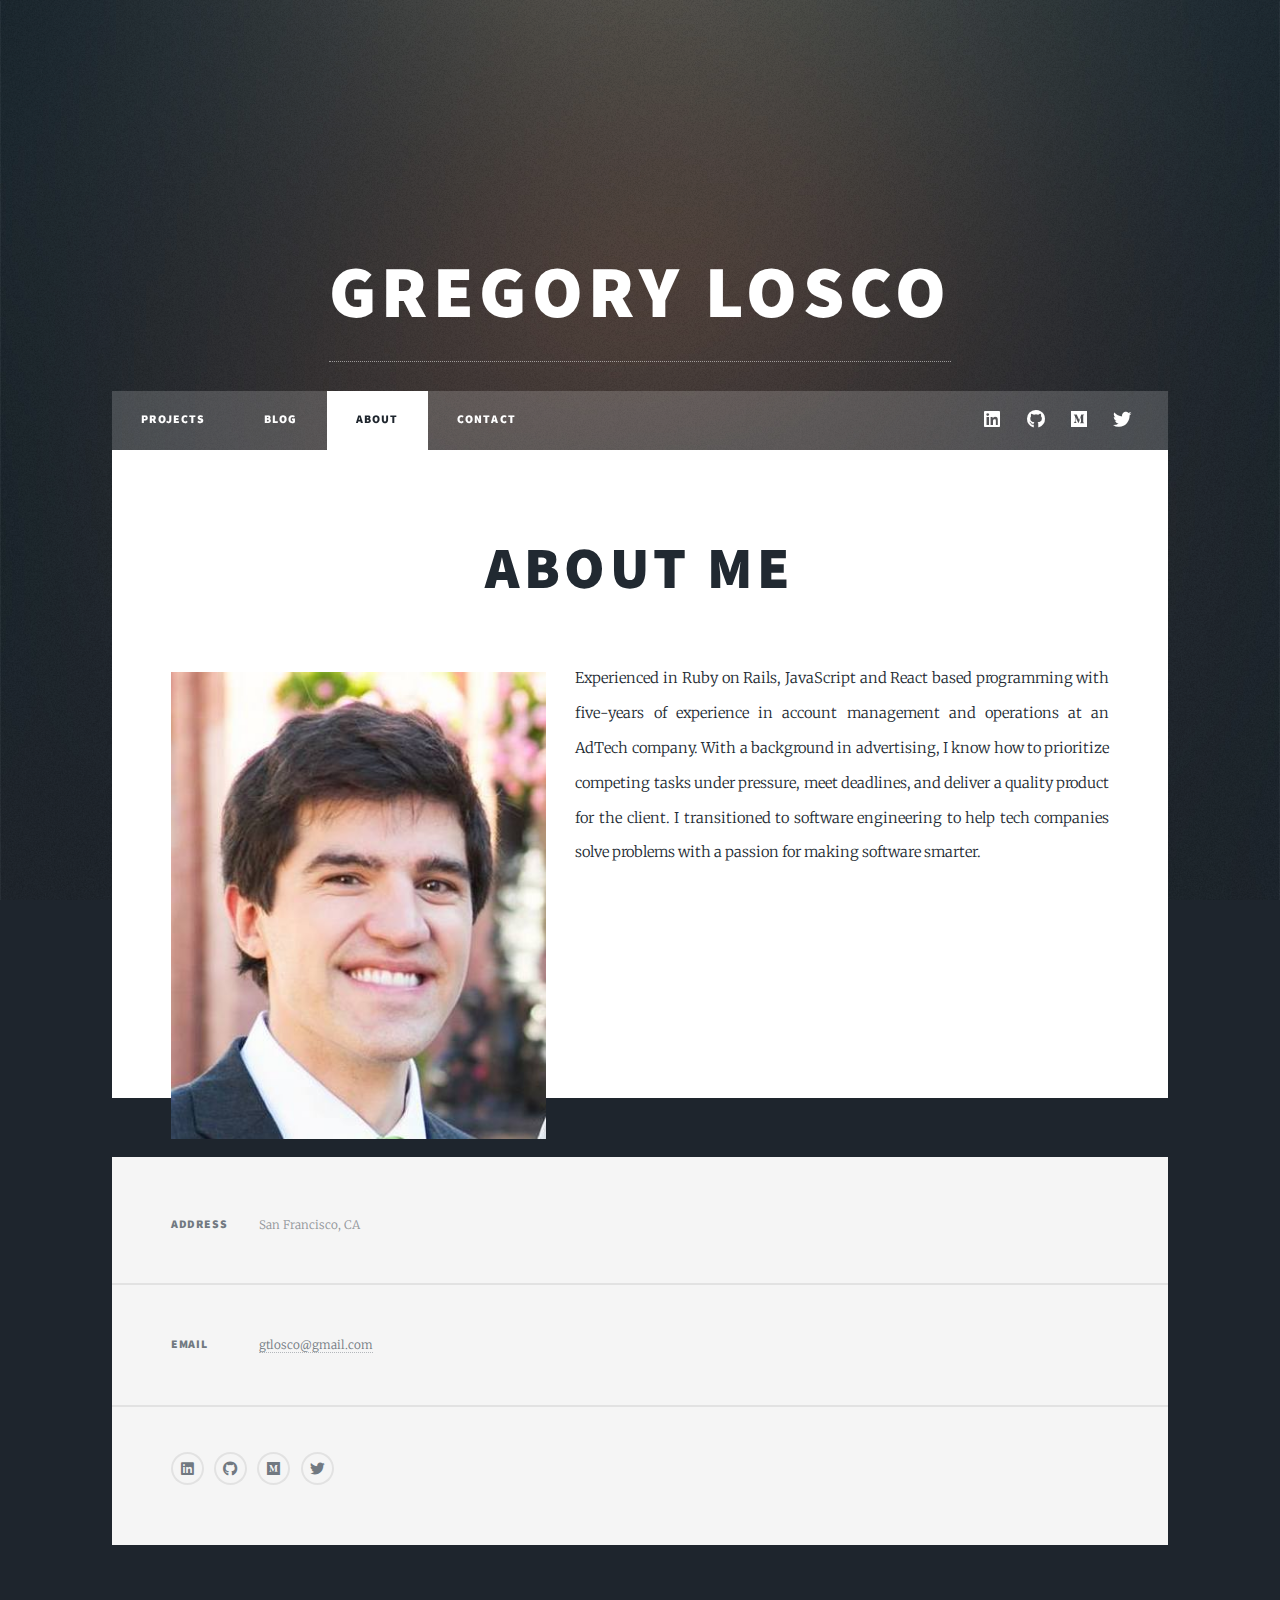
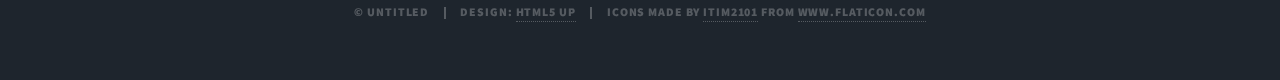
==== about.html @ 37cdaff2 "revised projects url to root url" ====
<!DOCTYPE HTML>
<!--
	Massively by HTML5 UP
	html5up.net | @ajlkn
	Free for personal and commercial use under the CCA 3.0 license (html5up.net/license)
-->
<html>
	<head>
		<title>About</title>
		<meta charset="utf-8" />
		<meta name="viewport" content="width=device-width, initial-scale=1, user-scalable=no" />
		<link rel="stylesheet" href="assets/css/main.css" />
		<noscript><link rel="stylesheet" href="assets/css/noscript.css" /></noscript>
		<link rel="icon" href="images/engineer.png" />
	</head>
	<body class="is-preload">

		<!-- Wrapper -->
			<div id="wrapper">

				<div id="intro">
					<a href="/" ><h1>Gregory Losco</h1></a>
				</div>

				<!-- Header -->
					<!-- <header id="header">
						<a href="index.html" class="logo">Massively</a>
					</header> -->

				<!-- Nav -->
					<nav id="nav">
						<ul class="links">
							<li><a href="/">Projects</a></li>
							<li><a href="blog.html">Blog</a></li>
							<li class="active"><a href="about.html">About</a></li>
							<li><a href="contact.html">Contact</a></li>
						</ul>
						<ul class="icons">
							<li><a target="_blank" href="https://www.linkedin.com/in/gtlosco/" class="icon brands fa-linkedin"><span class="label">LinkedIn</span></a></li>
							<li><a target="_blank" href="https://github.com/greglosco" class="icon brands fa-github"><span class="label">GitHub</span></a></li>
							<li><a target="_blank" href="https://medium.com/@gtlosco" class="icon brands fa-medium"><span class="label">Medium</span></a></li>
							<li><a target="_blank" href="https://twitter.com/greglosco" class="icon brands fa-twitter"><span class="label">Twitter</span></a></li>
						</ul>
					</nav>

				<!-- Main -->
					<div id="main">

						<!-- Post -->
							<section class="post">
								<header class="major">
									<h1>About Me</h1>
								</header>

								<!-- Text stuff -->
								<section>
									<span class="image left"><img style='max-height: 100%; width: 100%; object-fit: cover;' src="images/headshot.jpg" alt="" /></span>
									<p>Experienced in Ruby on Rails, JavaScript and React based programming with five-years of experience in account management and operations at an AdTech company. With a background in advertising, I know how to prioritize competing tasks under pressure, meet deadlines, and deliver a quality product for the client. I transitioned to software engineering to help tech companies solve problems with a passion for making software smarter.
									</p>
								</section>
								<br/><br/><br/><br/>
								

					</div>

				<!-- Footer -->
				<footer id="footer">
					<!-- 						<section>
												<form method="post" action="#">
													<div class="fields">
														<div class="field">
															<label for="name">Name</label>
															<input type="text" name="name" id="name" />
														</div>
														<div class="field">
															<label for="email">Email</label>
															<input type="text" name="email" id="email" />
														</div>
														<div class="field">
															<label for="message">Message</label>
															<textarea name="message" id="message" rows="3"></textarea>
														</div>
													</div>
													<ul class="actions">
														<li><input type="submit" value="Send Message" /></li>
													</ul>
												</form>
											</section> -->
											<section class="split contact">
												<section class="alt">
													<h3>Address</h3>
													<p>San Francisco, CA</p>
												 </section>
					<!-- 							<section>
													<h3>Phone</h3>
													<p>978-994-4265</p> 
												</section> -->
												<section> 
													<h3>Email</h3>
													<p><a href="#">gtlosco@gmail.com</a></p>
												</section>
												<section>
													<ul class="icons alt">
														<li><a target="_blank" href="https://www.linkedin.com/in/gtlosco/" class="icon brands alt fa-linkedin"><span class="label">LinkedIn</span></a></li>
														<li><a target="_blank" href="https://github.com/greglosco" class="icon brands alt fa-github"><span class="label">GitHub</span></a></li>
														<li><a target="_blank" href="https://medium.com/@gtlosco" class="icon brands alt fa-medium"><span class="label">Medium</span></a></li>
														<li><a target="_blank" href="https://twitter.com/greglosco" class="icon brands alt fa-twitter"><span class="label">Twitter</span></a></li>
													</ul>
												</section>
											</section>
										</footer>
					
									<!-- Copyright -->
										<div id="copyright">
											<ul><li>&copy; Untitled</li><li>Design: <a target="_blank" href="https://html5up.net">HTML5 UP</a></li><li>Icons made by <a target="_blank" href="https://www.flaticon.com/authors/itim2101" title="itim2101">itim2101</a> from <a target="_blank" href="https://www.flaticon.com/" title="Flaticon"> www.flaticon.com</a></li></ul>
										</div>
					
								</div>
					
							<!-- Scripts -->
								<script src="assets/js/jquery.min.js"></script>
								<script src="assets/js/jquery.scrollex.min.js"></script>
								<script src="assets/js/jquery.scrolly.min.js"></script>
								<script src="assets/js/browser.min.js"></script>
								<script src="assets/js/breakpoints.min.js"></script>
								<script src="assets/js/util.js"></script>
								<script src="assets/js/main.js"></script>
					
						</body>
					</html>
---- assets/css/main.css ----
@import url(fontawesome-all.min.css);
@import url("https://fonts.googleapis.com/css?family=Merriweather:300,700,300italic,700italic|Source+Sans+Pro:900");

/*
	Massively by HTML5 UP
	html5up.net | @ajlkn
	Free for personal and commercial use under the CCA 3.0 license (html5up.net/license)
*/

html, body, div, span, applet, object,
iframe, h1, h2, h3, h4, h5, h6, p, blockquote,
pre, a, abbr, acronym, address, big, cite,
code, del, dfn, em, img, ins, kbd, q, s, samp,
small, strike, strong, sub, sup, tt, var, b,
u, i, center, dl, dt, dd, ol, ul, li, fieldset,
form, label, legend, table, caption, tbody,
tfoot, thead, tr, th, td, article, aside,
canvas, details, embed, figure, figcaption,
footer, header, hgroup, menu, nav, output, ruby,
section, summary, time, mark, audio, video {
	margin: 0;
	padding: 0;
	border: 0;
	font-size: 100%;
	font: inherit;
	vertical-align: baseline;}

article, aside, details, figcaption, figure,
footer, header, hgroup, menu, nav, section {
	display: block;}

body {
	line-height: 1;
}

ol, ul {
	list-style: none;
}

blockquote, q {
	quotes: none;
}

	blockquote:before, blockquote:after, q:before, q:after {
		content: '';
		content: none;
	}

table {
	border-collapse: collapse;
	border-spacing: 0;
}

body {
	-webkit-text-size-adjust: none;
}

mark {
	background-color: transparent;
	color: inherit;
}

input::-moz-focus-inner {
	border: 0;
	padding: 0;
}

input, select, textarea {
	-moz-appearance: none;
	-webkit-appearance: none;
	-ms-appearance: none;
	appearance: none;
}

/* Basic */

	@-ms-viewport {
		width: device-width;
	}

	body {
		-ms-overflow-style: scrollbar;
	}

	@media screen and (max-width: 480px) {

		html, body {
			min-width: 320px;
		}

	}

	html {
		box-sizing: border-box;
	}

	*, *:before, *:after {
		box-sizing: inherit;
	}

	body {
		background-color: #1e252d;
	}

		body.is-preload *, body.is-preload *:before, body.is-preload *:after {
			-moz-animation: none !important;
			-webkit-animation: none !important;
			-ms-animation: none !important;
			animation: none !important;
			-moz-transition: none !important;
			-webkit-transition: none !important;
			-ms-transition: none !important;
			transition: none !important;
		}

/* Type */

	html {
		font-size: 16pt;
	}

		@media screen and (max-width: 1680px) {

			html {
				font-size: 12pt;
			}

		}

		@media screen and (max-width: 1280px) {

			html {
				font-size: 11pt;
			}

		}

		@media screen and (max-width: 360px) {

			html {
				font-size: 10pt;
			}

		}

	body {
		color: #212931;
	}

	body, input, select, textarea {
		font-family: "Merriweather", Georgia, serif;
		font-weight: 300;
		font-size: 1rem;
		line-height: 2.375;
	}

	a {
		-moz-transition: color 0.2s ease-in-out, background-color 0.2s ease-in-out, border-color 0.2s ease-in-out, box-shadow 0.2s ease-in-out;
		-webkit-transition: color 0.2s ease-in-out, background-color 0.2s ease-in-out, border-color 0.2s ease-in-out, box-shadow 0.2s ease-in-out;
		-ms-transition: color 0.2s ease-in-out, background-color 0.2s ease-in-out, border-color 0.2s ease-in-out, box-shadow 0.2s ease-in-out;
		transition: color 0.2s ease-in-out, background-color 0.2s ease-in-out, border-color 0.2s ease-in-out, box-shadow 0.2s ease-in-out;
		border-bottom: dotted 1px;
		text-decoration: none;
	}

		a:hover {
			border-bottom-color: transparent;
		}

	strong, b {
		font-weight: 600;
	}

	em, i {
		font-style: italic;
	}

	p {
		text-align: justify;
		margin: 0 0 2rem 0;
	}

	h1, h2, h3, h4, h5, h6 {
		font-family: "Source Sans Pro", Helvetica, sans-serif;
		font-weight: 900;
		line-height: 1.5;
		letter-spacing: 0.075em;
		text-transform: uppercase;
		margin: 0 0 1rem 0;
	}

		h1 a, h2 a, h3 a, h4 a, h5 a, h6 a {
			border-bottom: 0;
			color: inherit;
			text-decoration: none;
		}

	h1 {
		font-size: 4rem;
		line-height: 1.1;
		margin: 0 0 2rem 0;
	}

	h2 {
		font-size: 1.75rem;
		line-height: 1.3;
		margin: 0 0 1.5rem 0;
	}

	h3 {
		font-size: 1.25rem;
		margin: 0 0 1.5rem 0;
	}

	h4 {
		font-size: 1rem;
	}

	h5 {
		font-size: 0.9rem;
	}

	h6 {
		font-size: 0.8rem;
	}

	sub {
		font-size: 0.8rem;
		position: relative;
		top: 0.5rem;
	}

	sup {
		font-size: 0.8rem;
		position: relative;
		top: -0.5rem;
	}

	blockquote {
		border-left: solid 4px;
		font-style: italic;
		margin: 0 0 2rem 0;
		padding: 0.5rem 0 0.5rem 2rem;
	}

	code {
		border: solid 2px;
		font-family: "Courier New", monospace;
		font-size: 0.9rem;
		margin: 0 0.25rem;
		padding: 0.25rem 0.65rem;
	}

	pre {
		-webkit-overflow-scrolling: touch;
		font-family: "Courier New", monospace;
		font-size: 0.9rem;
		margin: 0 0 2rem 0;
	}

		pre code {
			display: block;
			line-height: 1.75;
			padding: 1rem 1.5rem;
			overflow-x: auto;
		}

	hr {
		border: 0;
		border-bottom: solid 2px;
		margin: 3rem 0;
	}

		hr.major {
			margin: 5rem 0;
		}

	.align-left {
		text-align: left;
	}

	.align-center {
		text-align: center;
	}

	.align-right {
		text-align: right;
	}

	input, select, textarea {
		color: #212931;
	}

	a {
		color: #212931;
		border-bottom-color: rgba(33, 41, 49, 0.5);
	}

		a:hover {
			border-bottom-color: transparent;
			color: #18bfef !important;
		}

	strong, b {
		color: #212931;
	}

	h1, h2, h3, h4, h5, h6 {
		color: #212931;
	}

	blockquote {
		border-left-color: #eeeeee;
	}

	code {
		background: rgba(220, 220, 220, 0.25);
		border-color: #eeeeee;
	}

	hr {
		border-bottom-color: #eeeeee;
	}

/* Row */

	.row {
		display: flex;
		flex-wrap: wrap;
		box-sizing: border-box;
		align-items: stretch;
	}

		.row > * {
			box-sizing: border-box;
		}

		.row.gtr-uniform > * > :last-child {
			margin-bottom: 0;
		}

		.row.aln-left {
			justify-content: flex-start;
		}

		.row.aln-center {
			justify-content: center;
		}

		.row.aln-right {
			justify-content: flex-end;
		}

		.row.aln-top {
			align-items: flex-start;
		}

		.row.aln-middle {
			align-items: center;
		}

		.row.aln-bottom {
			align-items: flex-end;
		}

		.row > .imp {
			order: -1;
		}

		.row > .col-1 {
			width: 8.33333%;
		}

		.row > .off-1 {
			margin-left: 8.33333%;
		}

		.row > .col-2 {
			width: 16.66667%;
		}

		.row > .off-2 {
			margin-left: 16.66667%;
		}

		.row > .col-3 {
			width: 25%;
		}

		.row > .off-3 {
			margin-left: 25%;
		}

		.row > .col-4 {
			width: 33.33333%;
		}

		.row > .off-4 {
			margin-left: 33.33333%;
		}

		.row > .col-5 {
			width: 41.66667%;
		}

		.row > .off-5 {
			margin-left: 41.66667%;
		}

		.row > .col-6 {
			width: 50%;
		}

		.row > .off-6 {
			margin-left: 50%;
		}

		.row > .col-7 {
			width: 58.33333%;
		}

		.row > .off-7 {
			margin-left: 58.33333%;
		}

		.row > .col-8 {
			width: 66.66667%;
		}

		.row > .off-8 {
			margin-left: 66.66667%;
		}

		.row > .col-9 {
			width: 75%;
		}

		.row > .off-9 {
			margin-left: 75%;
		}

		.row > .col-10 {
			width: 83.33333%;
		}

		.row > .off-10 {
			margin-left: 83.33333%;
		}

		.row > .col-11 {
			width: 91.66667%;
		}

		.row > .off-11 {
			margin-left: 91.66667%;
		}

		.row > .col-12 {
			width: 100%;
		}

		.row > .off-12 {
			margin-left: 100%;
		}

		.row.gtr-0 {
			margin-top: 0;
			margin-left: 0rem;
		}

			.row.gtr-0 > * {
				padding: 0 0 0 0rem;
			}

			.row.gtr-0.gtr-uniform {
				margin-top: 0rem;
			}

				.row.gtr-0.gtr-uniform > * {
					padding-top: 0rem;
				}

		.row.gtr-25 {
			margin-top: 0;
			margin-left: -0.375rem;
		}

			.row.gtr-25 > * {
				padding: 0 0 0 0.375rem;
			}

			.row.gtr-25.gtr-uniform {
				margin-top: -0.375rem;
			}

				.row.gtr-25.gtr-uniform > * {
					padding-top: 0.375rem;
				}

		.row.gtr-50 {
			margin-top: 0;
			margin-left: -0.75rem;
		}

			.row.gtr-50 > * {
				padding: 0 0 0 0.75rem;
			}

			.row.gtr-50.gtr-uniform {
				margin-top: -0.75rem;
			}

				.row.gtr-50.gtr-uniform > * {
					padding-top: 0.75rem;
				}

		.row {
			margin-top: 0;
			margin-left: -1.5rem;
		}

			.row > * {
				padding: 0 0 0 1.5rem;
			}

			.row.gtr-uniform {
				margin-top: -1.5rem;
			}

				.row.gtr-uniform > * {
					padding-top: 1.5rem;
				}

		.row.gtr-150 {
			margin-top: 0;
			margin-left: -2.25rem;
		}

			.row.gtr-150 > * {
				padding: 0 0 0 2.25rem;
			}

			.row.gtr-150.gtr-uniform {
				margin-top: -2.25rem;
			}

				.row.gtr-150.gtr-uniform > * {
					padding-top: 2.25rem;
				}

		.row.gtr-200 {
			margin-top: 0;
			margin-left: -3rem;
		}

			.row.gtr-200 > * {
				padding: 0 0 0 3rem;
			}

			.row.gtr-200.gtr-uniform {
				margin-top: -3rem;
			}

				.row.gtr-200.gtr-uniform > * {
					padding-top: 3rem;
				}

		@media screen and (max-width: 1680px) {

			.row {
				display: flex;
				flex-wrap: wrap;
				box-sizing: border-box;
				align-items: stretch;
			}

				.row > * {
					box-sizing: border-box;
				}

				.row.gtr-uniform > * > :last-child {
					margin-bottom: 0;
				}

				.row.aln-left {
					justify-content: flex-start;
				}

				.row.aln-center {
					justify-content: center;
				}

				.row.aln-right {
					justify-content: flex-end;
				}

				.row.aln-top {
					align-items: flex-start;
				}

				.row.aln-middle {
					align-items: center;
				}

				.row.aln-bottom {
					align-items: flex-end;
				}

				.row > .imp-xlarge {
					order: -1;
				}

				.row > .col-1-xlarge {
					width: 8.33333%;
				}

				.row > .off-1-xlarge {
					margin-left: 8.33333%;
				}

				.row > .col-2-xlarge {
					width: 16.66667%;
				}

				.row > .off-2-xlarge {
					margin-left: 16.66667%;
				}

				.row > .col-3-xlarge {
					width: 25%;
				}

				.row > .off-3-xlarge {
					margin-left: 25%;
				}

				.row > .col-4-xlarge {
					width: 33.33333%;
				}

				.row > .off-4-xlarge {
					margin-left: 33.33333%;
				}

				.row > .col-5-xlarge {
					width: 41.66667%;
				}

				.row > .off-5-xlarge {
					margin-left: 41.66667%;
				}

				.row > .col-6-xlarge {
					width: 50%;
				}

				.row > .off-6-xlarge {
					margin-left: 50%;
				}

				.row > .col-7-xlarge {
					width: 58.33333%;
				}

				.row > .off-7-xlarge {
					margin-left: 58.33333%;
				}

				.row > .col-8-xlarge {
					width: 66.66667%;
				}

				.row > .off-8-xlarge {
					margin-left: 66.66667%;
				}

				.row > .col-9-xlarge {
					width: 75%;
				}

				.row > .off-9-xlarge {
					margin-left: 75%;
				}

				.row > .col-10-xlarge {
					width: 83.33333%;
				}

				.row > .off-10-xlarge {
					margin-left: 83.33333%;
				}

				.row > .col-11-xlarge {
					width: 91.66667%;
				}

				.row > .off-11-xlarge {
					margin-left: 91.66667%;
				}

				.row > .col-12-xlarge {
					width: 100%;
				}

				.row > .off-12-xlarge {
					margin-left: 100%;
				}

				.row.gtr-0 {
					margin-top: 0;
					margin-left: 0rem;
				}

					.row.gtr-0 > * {
						padding: 0 0 0 0rem;
					}

					.row.gtr-0.gtr-uniform {
						margin-top: 0rem;
					}

						.row.gtr-0.gtr-uniform > * {
							padding-top: 0rem;
						}

				.row.gtr-25 {
					margin-top: 0;
					margin-left: -0.375rem;
				}

					.row.gtr-25 > * {
						padding: 0 0 0 0.375rem;
					}

					.row.gtr-25.gtr-uniform {
						margin-top: -0.375rem;
					}

						.row.gtr-25.gtr-uniform > * {
							padding-top: 0.375rem;
						}

				.row.gtr-50 {
					margin-top: 0;
					margin-left: -0.75rem;
				}

					.row.gtr-50 > * {
						padding: 0 0 0 0.75rem;
					}

					.row.gtr-50.gtr-uniform {
						margin-top: -0.75rem;
					}

						.row.gtr-50.gtr-uniform > * {
							padding-top: 0.75rem;
						}

				.row {
					margin-top: 0;
					margin-left: -1.5rem;
				}

					.row > * {
						padding: 0 0 0 1.5rem;
					}

					.row.gtr-uniform {
						margin-top: -1.5rem;
					}

						.row.gtr-uniform > * {
							padding-top: 1.5rem;
						}

				.row.gtr-150 {
					margin-top: 0;
					margin-left: -2.25rem;
				}

					.row.gtr-150 > * {
						padding: 0 0 0 2.25rem;
					}

					.row.gtr-150.gtr-uniform {
						margin-top: -2.25rem;
					}

						.row.gtr-150.gtr-uniform > * {
							padding-top: 2.25rem;
						}

				.row.gtr-200 {
					margin-top: 0;
					margin-left: -3rem;
				}

					.row.gtr-200 > * {
						padding: 0 0 0 3rem;
					}

					.row.gtr-200.gtr-uniform {
						margin-top: -3rem;
					}

						.row.gtr-200.gtr-uniform > * {
							padding-top: 3rem;
						}

		}

		@media screen and (max-width: 1280px) {

			.row {
				display: flex;
				flex-wrap: wrap;
				box-sizing: border-box;
				align-items: stretch;
			}

				.row > * {
					box-sizing: border-box;
				}

				.row.gtr-uniform > * > :last-child {
					margin-bottom: 0;
				}

				.row.aln-left {
					justify-content: flex-start;
				}

				.row.aln-center {
					justify-content: center;
				}

				.row.aln-right {
					justify-content: flex-end;
				}

				.row.aln-top {
					align-items: flex-start;
				}

				.row.aln-middle {
					align-items: center;
				}

				.row.aln-bottom {
					align-items: flex-end;
				}

				.row > .imp-large {
					order: -1;
				}

				.row > .col-1-large {
					width: 8.33333%;
				}

				.row > .off-1-large {
					margin-left: 8.33333%;
				}

				.row > .col-2-large {
					width: 16.66667%;
				}

				.row > .off-2-large {
					margin-left: 16.66667%;
				}

				.row > .col-3-large {
					width: 25%;
				}

				.row > .off-3-large {
					margin-left: 25%;
				}

				.row > .col-4-large {
					width: 33.33333%;
				}

				.row > .off-4-large {
					margin-left: 33.33333%;
				}

				.row > .col-5-large {
					width: 41.66667%;
				}

				.row > .off-5-large {
					margin-left: 41.66667%;
				}

				.row > .col-6-large {
					width: 50%;
				}

				.row > .off-6-large {
					margin-left: 50%;
				}

				.row > .col-7-large {
					width: 58.33333%;
				}

				.row > .off-7-large {
					margin-left: 58.33333%;
				}

				.row > .col-8-large {
					width: 66.66667%;
				}

				.row > .off-8-large {
					margin-left: 66.66667%;
				}

				.row > .col-9-large {
					width: 75%;
				}

				.row > .off-9-large {
					margin-left: 75%;
				}

				.row > .col-10-large {
					width: 83.33333%;
				}

				.row > .off-10-large {
					margin-left: 83.33333%;
				}

				.row > .col-11-large {
					width: 91.66667%;
				}

				.row > .off-11-large {
					margin-left: 91.66667%;
				}

				.row > .col-12-large {
					width: 100%;
				}

				.row > .off-12-large {
					margin-left: 100%;
				}

				.row.gtr-0 {
					margin-top: 0;
					margin-left: 0rem;
				}

					.row.gtr-0 > * {
						padding: 0 0 0 0rem;
					}

					.row.gtr-0.gtr-uniform {
						margin-top: 0rem;
					}

						.row.gtr-0.gtr-uniform > * {
							padding-top: 0rem;
						}

				.row.gtr-25 {
					margin-top: 0;
					margin-left: -0.375rem;
				}

					.row.gtr-25 > * {
						padding: 0 0 0 0.375rem;
					}

					.row.gtr-25.gtr-uniform {
						margin-top: -0.375rem;
					}

						.row.gtr-25.gtr-uniform > * {
							padding-top: 0.375rem;
						}

				.row.gtr-50 {
					margin-top: 0;
					margin-left: -0.75rem;
				}

					.row.gtr-50 > * {
						padding: 0 0 0 0.75rem;
					}

					.row.gtr-50.gtr-uniform {
						margin-top: -0.75rem;
					}

						.row.gtr-50.gtr-uniform > * {
							padding-top: 0.75rem;
						}

				.row {
					margin-top: 0;
					margin-left: -1.5rem;
				}

					.row > * {
						padding: 0 0 0 1.5rem;
					}

					.row.gtr-uniform {
						margin-top: -1.5rem;
					}

						.row.gtr-uniform > * {
							padding-top: 1.5rem;
						}

				.row.gtr-150 {
					margin-top: 0;
					margin-left: -2.25rem;
				}

					.row.gtr-150 > * {
						padding: 0 0 0 2.25rem;
					}

					.row.gtr-150.gtr-uniform {
						margin-top: -2.25rem;
					}

						.row.gtr-150.gtr-uniform > * {
							padding-top: 2.25rem;
						}

				.row.gtr-200 {
					margin-top: 0;
					margin-left: -3rem;
				}

					.row.gtr-200 > * {
						padding: 0 0 0 3rem;
					}

					.row.gtr-200.gtr-uniform {
						margin-top: -3rem;
					}

						.row.gtr-200.gtr-uniform > * {
							padding-top: 3rem;
						}

		}

		@media screen and (max-width: 980px) {

			.row {
				display: flex;
				flex-wrap: wrap;
				box-sizing: border-box;
				align-items: stretch;
			}

				.row > * {
					box-sizing: border-box;
				}

				.row.gtr-uniform > * > :last-child {
					margin-bottom: 0;
				}

				.row.aln-left {
					justify-content: flex-start;
				}

				.row.aln-center {
					justify-content: center;
				}

				.row.aln-right {
					justify-content: flex-end;
				}

				.row.aln-top {
					align-items: flex-start;
				}

				.row.aln-middle {
					align-items: center;
				}

				.row.aln-bottom {
					align-items: flex-end;
				}

				.row > .imp-medium {
					order: -1;
				}

				.row > .col-1-medium {
					width: 8.33333%;
				}

				.row > .off-1-medium {
					margin-left: 8.33333%;
				}

				.row > .col-2-medium {
					width: 16.66667%;
				}

				.row > .off-2-medium {
					margin-left: 16.66667%;
				}

				.row > .col-3-medium {
					width: 25%;
				}

				.row > .off-3-medium {
					margin-left: 25%;
				}

				.row > .col-4-medium {
					width: 33.33333%;
				}

				.row > .off-4-medium {
					margin-left: 33.33333%;
				}

				.row > .col-5-medium {
					width: 41.66667%;
				}

				.row > .off-5-medium {
					margin-left: 41.66667%;
				}

				.row > .col-6-medium {
					width: 50%;
				}

				.row > .off-6-medium {
					margin-left: 50%;
				}

				.row > .col-7-medium {
					width: 58.33333%;
				}

				.row > .off-7-medium {
					margin-left: 58.33333%;
				}

				.row > .col-8-medium {
					width: 66.66667%;
				}

				.row > .off-8-medium {
					margin-left: 66.66667%;
				}

				.row > .col-9-medium {
					width: 75%;
				}

				.row > .off-9-medium {
					margin-left: 75%;
				}

				.row > .col-10-medium {
					width: 83.33333%;
				}

				.row > .off-10-medium {
					margin-left: 83.33333%;
				}

				.row > .col-11-medium {
					width: 91.66667%;
				}

				.row > .off-11-medium {
					margin-left: 91.66667%;
				}

				.row > .col-12-medium {
					width: 100%;
				}

				.row > .off-12-medium {
					margin-left: 100%;
				}

				.row.gtr-0 {
					margin-top: 0;
					margin-left: 0rem;
				}

					.row.gtr-0 > * {
						padding: 0 0 0 0rem;
					}

					.row.gtr-0.gtr-uniform {
						margin-top: 0rem;
					}

						.row.gtr-0.gtr-uniform > * {
							padding-top: 0rem;
						}

				.row.gtr-25 {
					margin-top: 0;
					margin-left: -0.375rem;
				}

					.row.gtr-25 > * {
						padding: 0 0 0 0.375rem;
					}

					.row.gtr-25.gtr-uniform {
						margin-top: -0.375rem;
					}

						.row.gtr-25.gtr-uniform > * {
							padding-top: 0.375rem;
						}

				.row.gtr-50 {
					margin-top: 0;
					margin-left: -0.75rem;
				}

					.row.gtr-50 > * {
						padding: 0 0 0 0.75rem;
					}

					.row.gtr-50.gtr-uniform {
						margin-top: -0.75rem;
					}

						.row.gtr-50.gtr-uniform > * {
							padding-top: 0.75rem;
						}

				.row {
					margin-top: 0;
					margin-left: -1.5rem;
				}

					.row > * {
						padding: 0 0 0 1.5rem;
					}

					.row.gtr-uniform {
						margin-top: -1.5rem;
					}

						.row.gtr-uniform > * {
							padding-top: 1.5rem;
						}

				.row.gtr-150 {
					margin-top: 0;
					margin-left: -2.25rem;
				}

					.row.gtr-150 > * {
						padding: 0 0 0 2.25rem;
					}

					.row.gtr-150.gtr-uniform {
						margin-top: -2.25rem;
					}

						.row.gtr-150.gtr-uniform > * {
							padding-top: 2.25rem;
						}

				.row.gtr-200 {
					margin-top: 0;
					margin-left: -3rem;
				}

					.row.gtr-200 > * {
						padding: 0 0 0 3rem;
					}

					.row.gtr-200.gtr-uniform {
						margin-top: -3rem;
					}

						.row.gtr-200.gtr-uniform > * {
							padding-top: 3rem;
						}

		}

		@media screen and (max-width: 736px) {

			.row {
				display: flex;
				flex-wrap: wrap;
				box-sizing: border-box;
				align-items: stretch;
			}

				.row > * {
					box-sizing: border-box;
				}

				.row.gtr-uniform > * > :last-child {
					margin-bottom: 0;
				}

				.row.aln-left {
					justify-content: flex-start;
				}

				.row.aln-center {
					justify-content: center;
				}

				.row.aln-right {
					justify-content: flex-end;
				}

				.row.aln-top {
					align-items: flex-start;
				}

				.row.aln-middle {
					align-items: center;
				}

				.row.aln-bottom {
					align-items: flex-end;
				}

				.row > .imp-small {
					order: -1;
				}

				.row > .col-1-small {
					width: 8.33333%;
				}

				.row > .off-1-small {
					margin-left: 8.33333%;
				}

				.row > .col-2-small {
					width: 16.66667%;
				}

				.row > .off-2-small {
					margin-left: 16.66667%;
				}

				.row > .col-3-small {
					width: 25%;
				}

				.row > .off-3-small {
					margin-left: 25%;
				}

				.row > .col-4-small {
					width: 33.33333%;
				}

				.row > .off-4-small {
					margin-left: 33.33333%;
				}

				.row > .col-5-small {
					width: 41.66667%;
				}

				.row > .off-5-small {
					margin-left: 41.66667%;
				}

				.row > .col-6-small {
					width: 50%;
				}

				.row > .off-6-small {
					margin-left: 50%;
				}

				.row > .col-7-small {
					width: 58.33333%;
				}

				.row > .off-7-small {
					margin-left: 58.33333%;
				}

				.row > .col-8-small {
					width: 66.66667%;
				}

				.row > .off-8-small {
					margin-left: 66.66667%;
				}

				.row > .col-9-small {
					width: 75%;
				}

				.row > .off-9-small {
					margin-left: 75%;
				}

				.row > .col-10-small {
					width: 83.33333%;
				}

				.row > .off-10-small {
					margin-left: 83.33333%;
				}

				.row > .col-11-small {
					width: 91.66667%;
				}

				.row > .off-11-small {
					margin-left: 91.66667%;
				}

				.row > .col-12-small {
					width: 100%;
				}

				.row > .off-12-small {
					margin-left: 100%;
				}

				.row.gtr-0 {
					margin-top: 0;
					margin-left: 0rem;
				}

					.row.gtr-0 > * {
						padding: 0 0 0 0rem;
					}

					.row.gtr-0.gtr-uniform {
						margin-top: 0rem;
					}

						.row.gtr-0.gtr-uniform > * {
							padding-top: 0rem;
						}

				.row.gtr-25 {
					margin-top: 0;
					margin-left: -0.375rem;
				}

					.row.gtr-25 > * {
						padding: 0 0 0 0.375rem;
					}

					.row.gtr-25.gtr-uniform {
						margin-top: -0.375rem;
					}

						.row.gtr-25.gtr-uniform > * {
							padding-top: 0.375rem;
						}

				.row.gtr-50 {
					margin-top: 0;
					margin-left: -0.75rem;
				}

					.row.gtr-50 > * {
						padding: 0 0 0 0.75rem;
					}

					.row.gtr-50.gtr-uniform {
						margin-top: -0.75rem;
					}

						.row.gtr-50.gtr-uniform > * {
							padding-top: 0.75rem;
						}

				.row {
					margin-top: 0;
					margin-left: -1.5rem;
				}

					.row > * {
						padding: 0 0 0 1.5rem;
					}

					.row.gtr-uniform {
						margin-top: -1.5rem;
					}

						.row.gtr-uniform > * {
							padding-top: 1.5rem;
						}

				.row.gtr-150 {
					margin-top: 0;
					margin-left: -2.25rem;
				}

					.row.gtr-150 > * {
						padding: 0 0 0 2.25rem;
					}

					.row.gtr-150.gtr-uniform {
						margin-top: -2.25rem;
					}

						.row.gtr-150.gtr-uniform > * {
							padding-top: 2.25rem;
						}

				.row.gtr-200 {
					margin-top: 0;
					margin-left: -3rem;
				}

					.row.gtr-200 > * {
						padding: 0 0 0 3rem;
					}

					.row.gtr-200.gtr-uniform {
						margin-top: -3rem;
					}

						.row.gtr-200.gtr-uniform > * {
							padding-top: 3rem;
						}

		}

		@media screen and (max-width: 480px) {

			.row {
				display: flex;
				flex-wrap: wrap;
				box-sizing: border-box;
				align-items: stretch;
			}

				.row > * {
					box-sizing: border-box;
				}

				.row.gtr-uniform > * > :last-child {
					margin-bottom: 0;
				}

				.row.aln-left {
					justify-content: flex-start;
				}

				.row.aln-center {
					justify-content: center;
				}

				.row.aln-right {
					justify-content: flex-end;
				}

				.row.aln-top {
					align-items: flex-start;
				}

				.row.aln-middle {
					align-items: center;
				}

				.row.aln-bottom {
					align-items: flex-end;
				}

				.row > .imp-xsmall {
					order: -1;
				}

				.row > .col-1-xsmall {
					width: 8.33333%;
				}

				.row > .off-1-xsmall {
					margin-left: 8.33333%;
				}

				.row > .col-2-xsmall {
					width: 16.66667%;
				}

				.row > .off-2-xsmall {
					margin-left: 16.66667%;
				}

				.row > .col-3-xsmall {
					width: 25%;
				}

				.row > .off-3-xsmall {
					margin-left: 25%;
				}

				.row > .col-4-xsmall {
					width: 33.33333%;
				}

				.row > .off-4-xsmall {
					margin-left: 33.33333%;
				}

				.row > .col-5-xsmall {
					width: 41.66667%;
				}

				.row > .off-5-xsmall {
					margin-left: 41.66667%;
				}

				.row > .col-6-xsmall {
					width: 50%;
				}

				.row > .off-6-xsmall {
					margin-left: 50%;
				}

				.row > .col-7-xsmall {
					width: 58.33333%;
				}

				.row > .off-7-xsmall {
					margin-left: 58.33333%;
				}

				.row > .col-8-xsmall {
					width: 66.66667%;
				}

				.row > .off-8-xsmall {
					margin-left: 66.66667%;
				}

				.row > .col-9-xsmall {
					width: 75%;
				}

				.row > .off-9-xsmall {
					margin-left: 75%;
				}

				.row > .col-10-xsmall {
					width: 83.33333%;
				}

				.row > .off-10-xsmall {
					margin-left: 83.33333%;
				}

				.row > .col-11-xsmall {
					width: 91.66667%;
				}

				.row > .off-11-xsmall {
					margin-left: 91.66667%;
				}

				.row > .col-12-xsmall {
					width: 100%;
				}

				.row > .off-12-xsmall {
					margin-left: 100%;
				}

				.row.gtr-0 {
					margin-top: 0;
					margin-left: 0rem;
				}

					.row.gtr-0 > * {
						padding: 0 0 0 0rem;
					}

					.row.gtr-0.gtr-uniform {
						margin-top: 0rem;
					}

						.row.gtr-0.gtr-uniform > * {
							padding-top: 0rem;
						}

				.row.gtr-25 {
					margin-top: 0;
					margin-left: -0.375rem;
				}

					.row.gtr-25 > * {
						padding: 0 0 0 0.375rem;
					}

					.row.gtr-25.gtr-uniform {
						margin-top: -0.375rem;
					}

						.row.gtr-25.gtr-uniform > * {
							padding-top: 0.375rem;
						}

				.row.gtr-50 {
					margin-top: 0;
					margin-left: -0.75rem;
				}

					.row.gtr-50 > * {
						padding: 0 0 0 0.75rem;
					}

					.row.gtr-50.gtr-uniform {
						margin-top: -0.75rem;
					}

						.row.gtr-50.gtr-uniform > * {
							padding-top: 0.75rem;
						}

				.row {
					margin-top: 0;
					margin-left: -1.5rem;
				}

					.row > * {
						padding: 0 0 0 1.5rem;
					}

					.row.gtr-uniform {
						margin-top: -1.5rem;
					}

						.row.gtr-uniform > * {
							padding-top: 1.5rem;
						}

				.row.gtr-150 {
					margin-top: 0;
					margin-left: -2.25rem;
				}

					.row.gtr-150 > * {
						padding: 0 0 0 2.25rem;
					}

					.row.gtr-150.gtr-uniform {
						margin-top: -2.25rem;
					}

						.row.gtr-150.gtr-uniform > * {
							padding-top: 2.25rem;
						}

				.row.gtr-200 {
					margin-top: 0;
					margin-left: -3rem;
				}

					.row.gtr-200 > * {
						padding: 0 0 0 3rem;
					}

					.row.gtr-200.gtr-uniform {
						margin-top: -3rem;
					}

						.row.gtr-200.gtr-uniform > * {
							padding-top: 3rem;
						}

		}

		@media screen and (max-width: 360px) {

			.row {
				display: flex;
				flex-wrap: wrap;
				box-sizing: border-box;
				align-items: stretch;
			}

				.row > * {
					box-sizing: border-box;
				}

				.row.gtr-uniform > * > :last-child {
					margin-bottom: 0;
				}

				.row.aln-left {
					justify-content: flex-start;
				}

				.row.aln-center {
					justify-content: center;
				}

				.row.aln-right {
					justify-content: flex-end;
				}

				.row.aln-top {
					align-items: flex-start;
				}

				.row.aln-middle {
					align-items: center;
				}

				.row.aln-bottom {
					align-items: flex-end;
				}

				.row > .imp-xxsmall {
					order: -1;
				}

				.row > .col-1-xxsmall {
					width: 8.33333%;
				}

				.row > .off-1-xxsmall {
					margin-left: 8.33333%;
				}

				.row > .col-2-xxsmall {
					width: 16.66667%;
				}

				.row > .off-2-xxsmall {
					margin-left: 16.66667%;
				}

				.row > .col-3-xxsmall {
					width: 25%;
				}

				.row > .off-3-xxsmall {
					margin-left: 25%;
				}

				.row > .col-4-xxsmall {
					width: 33.33333%;
				}

				.row > .off-4-xxsmall {
					margin-left: 33.33333%;
				}

				.row > .col-5-xxsmall {
					width: 41.66667%;
				}

				.row > .off-5-xxsmall {
					margin-left: 41.66667%;
				}

				.row > .col-6-xxsmall {
					width: 50%;
				}

				.row > .off-6-xxsmall {
					margin-left: 50%;
				}

				.row > .col-7-xxsmall {
					width: 58.33333%;
				}

				.row > .off-7-xxsmall {
					margin-left: 58.33333%;
				}

				.row > .col-8-xxsmall {
					width: 66.66667%;
				}

				.row > .off-8-xxsmall {
					margin-left: 66.66667%;
				}

				.row > .col-9-xxsmall {
					width: 75%;
				}

				.row > .off-9-xxsmall {
					margin-left: 75%;
				}

				.row > .col-10-xxsmall {
					width: 83.33333%;
				}

				.row > .off-10-xxsmall {
					margin-left: 83.33333%;
				}

				.row > .col-11-xxsmall {
					width: 91.66667%;
				}

				.row > .off-11-xxsmall {
					margin-left: 91.66667%;
				}

				.row > .col-12-xxsmall {
					width: 100%;
				}

				.row > .off-12-xxsmall {
					margin-left: 100%;
				}

				.row.gtr-0 {
					margin-top: 0;
					margin-left: 0rem;
				}

					.row.gtr-0 > * {
						padding: 0 0 0 0rem;
					}

					.row.gtr-0.gtr-uniform {
						margin-top: 0rem;
					}

						.row.gtr-0.gtr-uniform > * {
							padding-top: 0rem;
						}

				.row.gtr-25 {
					margin-top: 0;
					margin-left: -0.375rem;
				}

					.row.gtr-25 > * {
						padding: 0 0 0 0.375rem;
					}

					.row.gtr-25.gtr-uniform {
						margin-top: -0.375rem;
					}

						.row.gtr-25.gtr-uniform > * {
							padding-top: 0.375rem;
						}

				.row.gtr-50 {
					margin-top: 0;
					margin-left: -0.75rem;
				}

					.row.gtr-50 > * {
						padding: 0 0 0 0.75rem;
					}

					.row.gtr-50.gtr-uniform {
						margin-top: -0.75rem;
					}

						.row.gtr-50.gtr-uniform > * {
							padding-top: 0.75rem;
						}

				.row {
					margin-top: 0;
					margin-left: -1.5rem;
				}

					.row > * {
						padding: 0 0 0 1.5rem;
					}

					.row.gtr-uniform {
						margin-top: -1.5rem;
					}

						.row.gtr-uniform > * {
							padding-top: 1.5rem;
						}

				.row.gtr-150 {
					margin-top: 0;
					margin-left: -2.25rem;
				}

					.row.gtr-150 > * {
						padding: 0 0 0 2.25rem;
					}

					.row.gtr-150.gtr-uniform {
						margin-top: -2.25rem;
					}

						.row.gtr-150.gtr-uniform > * {
							padding-top: 2.25rem;
						}

				.row.gtr-200 {
					margin-top: 0;
					margin-left: -3rem;
				}

					.row.gtr-200 > * {
						padding: 0 0 0 3rem;
					}

					.row.gtr-200.gtr-uniform {
						margin-top: -3rem;
					}

						.row.gtr-200.gtr-uniform > * {
							padding-top: 3rem;
						}

		}

/* Box */

	.box {
		border: solid 2px;
		margin-bottom: 2rem;
		padding: 1.5rem;
	}

		.box > :last-child,
		.box > :last-child > :last-child,
		.box > :last-child > :last-child > :last-child {
			margin-bottom: 0;
		}

		.box.alt {
			border: 0;
			border-radius: 0;
			padding: 0;
		}

	.box {
		border-color: #eeeeee;
	}

/* Button */

	input[type="submit"],
	input[type="reset"],
	input[type="button"],
	button,
	.button {
		-moz-appearance: none;
		-webkit-appearance: none;
		-ms-appearance: none;
		appearance: none;
		-moz-transition: background-color 0.2s ease-in-out, box-shadow 0.2s ease-in-out, color 0.2s ease-in-out;
		-webkit-transition: background-color 0.2s ease-in-out, box-shadow 0.2s ease-in-out, color 0.2s ease-in-out;
		-ms-transition: background-color 0.2s ease-in-out, box-shadow 0.2s ease-in-out, color 0.2s ease-in-out;
		transition: background-color 0.2s ease-in-out, box-shadow 0.2s ease-in-out, color 0.2s ease-in-out;
		border: 0;
		border-radius: 0;
		cursor: pointer;
		display: inline-block;
		font-family: "Source Sans Pro", Helvetica, sans-serif;
		font-size: 0.8rem;
		font-weight: 900;
		letter-spacing: 0.075em;
		height: 3rem;
		line-height: 3rem;
		padding: 0 2rem;
		text-align: center;
		text-decoration: none;
		text-transform: uppercase;
		white-space: nowrap;
	}

		input[type="submit"].icon:before,
		input[type="reset"].icon:before,
		input[type="button"].icon:before,
		button.icon:before,
		.button.icon:before {
			margin-right: 0.5rem;
		}

		input[type="submit"].icon.solo,
		input[type="reset"].icon.solo,
		input[type="button"].icon.solo,
		button.icon.solo,
		.button.icon.solo {
			position: relative;
			width: 4rem;
			height: 4rem;
			line-height: 4rem;
			border-radius: 4rem;
			text-indent: 4rem;
			overflow: hidden;
			padding: 0;
			white-space: nowrap;
		}

			input[type="submit"].icon.solo:before,
			input[type="reset"].icon.solo:before,
			input[type="button"].icon.solo:before,
			button.icon.solo:before,
			.button.icon.solo:before {
				position: absolute;
				display: block;
				top: 0;
				left: 0;
				width: inherit;
				height: inherit;
				line-height: inherit;
				font-size: 1.25rem;
				margin-right: 0;
				text-align: center;
				text-indent: 0;
			}

		input[type="submit"].fit,
		input[type="reset"].fit,
		input[type="button"].fit,
		button.fit,
		.button.fit {
			width: 100%;
		}

		input[type="submit"].small,
		input[type="reset"].small,
		input[type="button"].small,
		button.small,
		.button.small {
			font-size: 0.7rem;
			height: 2.5rem;
			line-height: 2.5rem;
			padding: 0 1.5rem;
		}

		input[type="submit"].large,
		input[type="reset"].large,
		input[type="button"].large,
		button.large,
		.button.large {
			font-size: 0.9rem;
			height: 3.5rem;
			line-height: 3.5rem;
			padding: 0 2.75rem;
		}

		@media screen and (max-width: 980px) {

			input[type="submit"],
			input[type="reset"],
			input[type="button"],
			button,
			.button {
				font-size: 0.9rem;
				height: 3.25rem;
				line-height: 3.25rem;
			}

				input[type="submit"].large,
				input[type="reset"].large,
				input[type="button"].large,
				button.large,
				.button.large {
					font-size: 1rem;
					height: 3.75rem;
					line-height: 3.75rem;
				}

		}

		input[type="submit"].disabled, input[type="submit"]:disabled,
		input[type="reset"].disabled,
		input[type="reset"]:disabled,
		input[type="button"].disabled,
		input[type="button"]:disabled,
		button.disabled,
		button:disabled,
		.button.disabled,
		.button:disabled {
			pointer-events: none;
			opacity: 0.25;
		}

	input[type="submit"],
	input[type="reset"],
	input[type="button"],
	button,
	.button {
		background-color: transparent;
		box-shadow: inset 0 0 0 2px #212931;
		color: #212931 !important;
	}

		input[type="submit"]:hover,
		input[type="reset"]:hover,
		input[type="button"]:hover,
		button:hover,
		.button:hover {
			box-shadow: inset 0 0 0 2px #18bfef;
			color: #18bfef !important;
		}

		input[type="submit"].primary,
		input[type="reset"].primary,
		input[type="button"].primary,
		button.primary,
		.button.primary {
			background-color: #212931;
			box-shadow: none;
			color: #ffffff !important;
		}

			input[type="submit"].primary:hover,
			input[type="reset"].primary:hover,
			input[type="button"].primary:hover,
			button.primary:hover,
			.button.primary:hover {
				background-color: #18bfef;
			}

/* Form */

	form {
		margin: 0 0 2rem 0;
	}

		form > :last-child {
			margin-bottom: 0;
		}

		form > .fields {
			display: -moz-flex;
			display: -webkit-flex;
			display: -ms-flex;
			display: flex;
			-moz-flex-wrap: wrap;
			-webkit-flex-wrap: wrap;
			-ms-flex-wrap: wrap;
			flex-wrap: wrap;
			width: calc(100% + 3rem);
			margin: -1.5rem 0 2rem -1.5rem;
		}

			form > .fields > .field {
				-moz-flex-grow: 0;
				-webkit-flex-grow: 0;
				-ms-flex-grow: 0;
				flex-grow: 0;
				-moz-flex-shrink: 0;
				-webkit-flex-shrink: 0;
				-ms-flex-shrink: 0;
				flex-shrink: 0;
				padding: 1.5rem 0 0 1.5rem;
				width: calc(100% - 1.5rem);
			}

				form > .fields > .field.half {
					width: calc(50% - 0.75rem);
				}

				form > .fields > .field.third {
					width: calc(100%/3 - 0.5rem);
				}

				form > .fields > .field.quarter {
					width: calc(25% - 0.375rem);
				}

		@media screen and (max-width: 480px) {

			form > .fields {
				width: calc(100% + 3rem);
				margin: -1.5rem 0 2rem -1.5rem;
			}

				form > .fields > .field {
					padding: 1.5rem 0 0 1.5rem;
					width: calc(100% - 1.5rem);
				}

					form > .fields > .field.half {
						width: calc(100% - 1.5rem);
					}

					form > .fields > .field.third {
						width: calc(100% - 1.5rem);
					}

					form > .fields > .field.quarter {
						width: calc(100% - 1.5rem);
					}

		}

	label {
		display: block;
		font-family: "Source Sans Pro", Helvetica, sans-serif;
		font-weight: 900;
		line-height: 1.5;
		letter-spacing: 0.075em;
		font-size: 0.8rem;
		text-transform: uppercase;
		margin: 0 0 0.75rem 0;
	}

		@media screen and (max-width: 980px) {

			label {
				font-size: 0.9rem;
			}

		}

	input[type="text"],
	input[type="password"],
	input[type="email"],
	select,
	textarea {
		-moz-appearance: none;
		-webkit-appearance: none;
		-ms-appearance: none;
		appearance: none;
		background: transparent;
		border-radius: 0;
		border: solid 2px;
		color: inherit;
		display: block;
		outline: 0;
		padding: 0 1rem;
		text-decoration: none;
		width: 100%;
	}

		input[type="text"]:invalid,
		input[type="password"]:invalid,
		input[type="email"]:invalid,
		select:invalid,
		textarea:invalid {
			box-shadow: none;
		}

	select {
		background-size: 1.25rem;
		background-repeat: no-repeat;
		background-position: calc(100% - 1rem) center;
		height: 3rem;
		padding-right: 3rem;
		text-overflow: ellipsis;
	}

		select:focus::-ms-value {
			background-color: transparent;
		}

		select::-ms-expand {
			display: none;
		}

	input[type="text"],
	input[type="password"],
	input[type="email"],
	select {
		height: 3rem;
	}

	textarea {
		padding: 0.75rem 1rem;
	}

	input[type="checkbox"],
	input[type="radio"] {
		-moz-appearance: none;
		-webkit-appearance: none;
		-ms-appearance: none;
		appearance: none;
		display: block;
		float: left;
		margin-right: -2rem;
		opacity: 0;
		width: 1rem;
		z-index: -1;
	}

		input[type="checkbox"] + label,
		input[type="radio"] + label {
			text-decoration: none;
			cursor: pointer;
			display: inline-block;
			font-size: 1rem;
			letter-spacing: 0;
			font-family: "Merriweather", Georgia, serif;
			text-transform: none;
			font-weight: 300;
			padding-left: 2.8rem;
			padding-right: 1rem;
			position: relative;
		}

			input[type="checkbox"] + label:before,
			input[type="radio"] + label:before {
				-moz-osx-font-smoothing: grayscale;
				-webkit-font-smoothing: antialiased;
				display: inline-block;
				font-style: normal;
				font-variant: normal;
				text-rendering: auto;
				line-height: 1;
				text-transform: none !important;
				font-family: 'Font Awesome 5 Free';
				font-weight: 900;
			}

			input[type="checkbox"] + label:before,
			input[type="radio"] + label:before {
				border-radius: 0;
				border: solid 2px;
				content: '';
				display: inline-block;
				font-size: 0.8rem;
				height: 1.8rem;
				left: 0;
				line-height: 1.65rem;
				position: absolute;
				text-align: center;
				top: -0.125rem;
				width: 1.8rem;
			}

		input[type="checkbox"]:checked + label:before,
		input[type="radio"]:checked + label:before {
			content: '\f00c';
		}

	input[type="checkbox"] + label:before {
		border-radius: 0;
	}

	input[type="radio"] + label:before {
		border-radius: 100%;
	}

	::-webkit-input-placeholder {
		opacity: 1.0;
	}

	:-moz-placeholder {
		opacity: 1.0;
	}

	::-moz-placeholder {
		opacity: 1.0;
	}

	:-ms-input-placeholder {
		opacity: 1.0;
	}

	label {
		color: #212931;
	}

	input[type="text"],
	input[type="password"],
	input[type="email"],
	select,
	textarea {
		border-color: #eeeeee;
	}

		input[type="text"]:focus,
		input[type="password"]:focus,
		input[type="email"]:focus,
		select:focus,
		textarea:focus {
			border-color: #18bfef;
		}

	select {
		background-image: url("data:image/svg+xml;charset=utf8,%3Csvg xmlns='http://www.w3.org/2000/svg' width='40' height='40' preserveAspectRatio='none' viewBox='0 0 40 40'%3E%3Cpath d='M9.4,12.3l10.4,10.4l10.4-10.4c0.2-0.2,0.5-0.4,0.9-0.4c0.3,0,0.6,0.1,0.9,0.4l3.3,3.3c0.2,0.2,0.4,0.5,0.4,0.9 c0,0.4-0.1,0.6-0.4,0.9L20.7,31.9c-0.2,0.2-0.5,0.4-0.9,0.4c-0.3,0-0.6-0.1-0.9-0.4L4.3,17.3c-0.2-0.2-0.4-0.5-0.4-0.9 c0-0.4,0.1-0.6,0.4-0.9l3.3-3.3c0.2-0.2,0.5-0.4,0.9-0.4S9.1,12.1,9.4,12.3z' fill='%23eeeeee' /%3E%3C/svg%3E");
	}

		select option {
			background-color: #ffffff;
			color: #212931;
		}

	.select-wrapper:before {
		color: #eeeeee;
	}

	input[type="checkbox"] + label,
	input[type="radio"] + label {
		color: #212931;
	}

		input[type="checkbox"] + label:before,
		input[type="radio"] + label:before {
			border-color: #eeeeee;
		}

	input[type="checkbox"]:checked + label:before,
	input[type="radio"]:checked + label:before {
		background-color: #212931;
		border-color: #212931;
		color: #ffffff;
	}

	input[type="checkbox"]:focus + label:before,
	input[type="radio"]:focus + label:before {
		border-color: #18bfef;
	}

	::-webkit-input-placeholder {
		color: #909498 !important;
	}

	:-moz-placeholder {
		color: #909498 !important;
	}

	::-moz-placeholder {
		color: #909498 !important;
	}

	:-ms-input-placeholder {
		color: #909498 !important;
	}

	.formerize-placeholder {
		color: #909498 !important;
	}

/* Icon */

	.icon {
		text-decoration: none;
		border-bottom: none;
		position: relative;
	}

		.icon:before {
			-moz-osx-font-smoothing: grayscale;
			-webkit-font-smoothing: antialiased;
			display: inline-block;
			font-style: normal;
			font-variant: normal;
			text-rendering: auto;
			line-height: 1;
			text-transform: none !important;
			font-family: 'Font Awesome 5 Free';
			font-weight: 400;
		}

		.icon > .label {
			display: none;
		}

		.icon:before {
			line-height: inherit;
		}

		.icon.solid:before {
			font-weight: 900;
		}

		.icon.brands:before {
			font-family: 'Font Awesome 5 Brands';
		}

/* Image */

	.image {
		border: 0;
		display: inline-block;
		position: relative;
	}

		.image img {
			display: block;
		}

		.image.left, .image.right {
			max-width: 40%;
		}

			.image.left img, .image.right img {
				width: 100%;
			}

		.image.left {
			float: left;
			margin: 0 2rem 2rem 0;
			top: 0.75rem;
		}

		.image.right {
			float: right;
			margin: 0 0 2rem 2rem;
			top: 0.75rem;
		}

		.image.fit {
			display: block;
			margin: 2.5rem 0;
			width: 100%;
		}

			.image.fit:first-child {
				margin-top: 0;
			}

			.image.fit img {
				width: 100%;
			}

		.image.main {
			display: block;
			margin: 4rem 0;
			width: 100%;
		}

			.image.main:first-child {
				margin-top: 0;
			}

			.image.main img {
				width: 100%;
			}

		@media screen and (max-width: 736px) {

			.image.fit {
				margin: 2rem 0;
			}

			.image.main {
				margin: 2rem 0;
			}

		}

	a.image {
		overflow: hidden;
	}

		a.image img {
			-moz-transition: -moz-transform 0.2s ease-out;
			-webkit-transition: -webkit-transform 0.2s ease-out;
			-ms-transition: -ms-transform 0.2s ease-out;
			transition: transform 0.2s ease-out;
		}

		a.image:hover img {
			-moz-transform: scale(1.05);
			-webkit-transform: scale(1.05);
			-ms-transform: scale(1.05);
			transform: scale(1.05);
		}

/* Actions */

	ul.actions {
		display: -moz-flex;
		display: -webkit-flex;
		display: -ms-flex;
		display: flex;
		cursor: default;
		list-style: none;
		margin-left: -1rem;
		padding-left: 0;
	}

		ul.actions li {
			padding: 0 0 0 1rem;
			vertical-align: middle;
		}

		ul.actions.special {
			-moz-justify-content: center;
			-webkit-justify-content: center;
			-ms-justify-content: center;
			justify-content: center;
			width: 100%;
			margin-left: 0;
		}

			ul.actions.special li:first-child {
				padding-left: 0;
			}

		ul.actions.stacked {
			-moz-flex-direction: column;
			-webkit-flex-direction: column;
			-ms-flex-direction: column;
			flex-direction: column;
			margin-left: 0;
		}

			ul.actions.stacked li {
				padding: 1.3rem 0 0 0;
			}

				ul.actions.stacked li:first-child {
					padding-top: 0;
				}

		ul.actions.fit {
			width: calc(100% + 1rem);
		}

			ul.actions.fit li {
				-moz-flex-grow: 1;
				-webkit-flex-grow: 1;
				-ms-flex-grow: 1;
				flex-grow: 1;
				-moz-flex-shrink: 1;
				-webkit-flex-shrink: 1;
				-ms-flex-shrink: 1;
				flex-shrink: 1;
				width: 100%;
			}

				ul.actions.fit li > * {
					width: 100%;
				}

			ul.actions.fit.stacked {
				width: 100%;
			}

		@media screen and (max-width: 480px) {

			ul.actions:not(.fixed) {
				-moz-flex-direction: column;
				-webkit-flex-direction: column;
				-ms-flex-direction: column;
				flex-direction: column;
				margin-left: 0;
				width: 100% !important;
			}

				ul.actions:not(.fixed) li {
					-moz-flex-grow: 1;
					-webkit-flex-grow: 1;
					-ms-flex-grow: 1;
					flex-grow: 1;
					-moz-flex-shrink: 1;
					-webkit-flex-shrink: 1;
					-ms-flex-shrink: 1;
					flex-shrink: 1;
					padding: 1rem 0 0 0;
					text-align: center;
					width: 100%;
				}

					ul.actions:not(.fixed) li > * {
						width: 100%;
					}

					ul.actions:not(.fixed) li:first-child {
						padding-top: 0;
					}

					ul.actions:not(.fixed) li input[type="submit"],
					ul.actions:not(.fixed) li input[type="reset"],
					ul.actions:not(.fixed) li input[type="button"],
					ul.actions:not(.fixed) li button,
					ul.actions:not(.fixed) li .button {
						width: 100%;
					}

						ul.actions:not(.fixed) li input[type="submit"].icon:before,
						ul.actions:not(.fixed) li input[type="reset"].icon:before,
						ul.actions:not(.fixed) li input[type="button"].icon:before,
						ul.actions:not(.fixed) li button.icon:before,
						ul.actions:not(.fixed) li .button.icon:before {
							margin-left: -0.5rem;
						}

		}

/* Icons */

	ul.icons {
		cursor: default;
		list-style: none;
		padding-left: 0;
	}

		ul.icons li {
			display: inline-block;
			padding: 0 0.5rem 0 0;
			vertical-align: middle;
		}

			ul.icons li:last-child {
				padding-right: 0;
			}

			ul.icons li .icon:before {
				width: 2.25rem;
				height: 2.25rem;
				line-height: 2.25rem;
				display: inline-block;
				text-align: center;
				border-radius: 100%;
				font-size: 1.25rem;
			}

		ul.icons.alt li .icon:before {
			-moz-transition: color 0.2s ease-in-out, background-color 0.2s ease-in-out, border-color 0.2s ease-in-out, box-shadow 0.2s ease-in-out;
			-webkit-transition: color 0.2s ease-in-out, background-color 0.2s ease-in-out, border-color 0.2s ease-in-out, box-shadow 0.2s ease-in-out;
			-ms-transition: color 0.2s ease-in-out, background-color 0.2s ease-in-out, border-color 0.2s ease-in-out, box-shadow 0.2s ease-in-out;
			transition: color 0.2s ease-in-out, background-color 0.2s ease-in-out, border-color 0.2s ease-in-out, box-shadow 0.2s ease-in-out;
			font-size: 1rem;
		}

/* List */

	ol {
		list-style: decimal;
		margin: 0 0 2rem 0;
		padding-left: 1.25rem;
	}

		ol li {
			padding-left: 0.25rem;
		}

	ul {
		list-style: disc;
		margin: 0 0 2rem 0;
		padding-left: 1rem;
	}

		ul li {
			padding-left: 0.5rem;
		}

		ul.divided {
			list-style: none;
			padding-left: 0;
		}

			ul.divided li {
				border-top: solid 1px;
				padding: 0.5rem 0;
			}

				ul.divided li:first-child {
					border-top: 0;
					padding-top: 0;
				}

	dl {
		margin: 0 0 2rem 0;
	}

		dl dt {
			display: block;
			font-weight: 600;
			margin: 0 0 1rem 0;
		}

		dl dd {
			margin-left: 2rem;
		}

	ul.divided li {
		border-top-color: #eeeeee;
	}

	ul.icons li a.icon:hover:before {
		color: #18bfef;
	}

	ul.icons.alt li .icon:before {
		box-shadow: inset 0 0 0 2px #eeeeee;
	}

	ul.icons.alt li a.icon:hover:before {
		box-shadow: inset 0 0 0 2px #18bfef;
	}

/* Section/Article */

	section.special, article.special {
		text-align: center;
	}

	header {
		cursor: default;
	}

		header > .date {
			display: block;
			font-size: 0.8rem;
			height: 1;
			margin: 0 0 1rem 0;
			position: relative;
		}

		header > p {
			font-style: italic;
		}

		header > h1 + p {
			font-size: 1.1rem;
			margin-top: -0.5rem;
			line-height: 2;
		}

		header > h2 + p {
			font-size: 1rem;
			margin-top: -0.75rem;
		}

		header > h3 + p {
			font-size: 0.9rem;
			margin-top: -0.75rem;
		}

		header > h4 + p {
			font-size: 0.8rem;
			margin-top: -0.75rem;
		}

		header.major {
			margin: 0 0 4rem 0;
			text-align: center;
		}

			header.major > :last-child {
				margin-bottom: 0;
			}

			header.major > p {
				margin-top: 0;
				text-align: center;
			}

			header.major > .date {
				font-size: 1rem;
				margin: 0 0 4rem 0;
			}

				header.major > .date:before, header.major > .date:after {
					content: '';
					display: block;
					position: absolute;
					top: 50%;
					width: calc(50% - 6rem);
					border-top: solid 2px;
				}

				header.major > .date:before {
					left: 0;
				}

				header.major > .date:after {
					right: 0;
				}

		@media screen and (max-width: 980px) {

			header br {
				display: none;
			}

		}

		@media screen and (max-width: 736px) {

			header.major {
				margin: 0 0 2rem 0;
			}

		}

	header.major .date:before, header.major .date:after {
		border-top-color: #eeeeee;
	}

/* Table */

	.table-wrapper {
		-webkit-overflow-scrolling: touch;
		overflow-x: auto;
	}

	table {
		margin: 0 0 2rem 0;
		width: 100%;
	}

		table tbody tr {
			border: solid 1px;
			border-left: 0;
			border-right: 0;
		}

		table td {
			padding: 0.75rem 0.75rem;
		}

		table th {
			font-family: "Source Sans Pro", Helvetica, sans-serif;
			font-size: 0.8rem;
			font-weight: 900;
			letter-spacing: 0.075em;
			line-height: 1.5;
			padding: 0 0.75rem 0.75rem 0.75rem;
			text-align: left;
			text-transform: uppercase;
		}

			@media screen and (max-width: 980px) {

				table th {
					font-size: 0.9rem;
				}

			}

		table thead {
			border-bottom: solid 2px;
		}

		table tfoot {
			border-top: solid 2px;
		}

		table.alt {
			border-collapse: separate;
		}

			table.alt tbody tr td {
				border: solid 1px;
				border-left-width: 0;
				border-top-width: 0;
			}

				table.alt tbody tr td:first-child {
					border-left-width: 1px;
				}

			table.alt tbody tr:first-child td {
				border-top-width: 1px;
			}

			table.alt thead {
				border-bottom: 0;
			}

			table.alt tfoot {
				border-top: 0;
			}

	table tbody tr {
		border-color: #eeeeee;
	}

		table tbody tr:nth-child(2n + 1) {
			background-color: rgba(220, 220, 220, 0.25);
		}

	table th {
		color: #212931;
	}

	table thead {
		border-bottom-color: #eeeeee;
	}

	table tfoot {
		border-top-color: #eeeeee;
	}

	table.alt tbody tr td {
		border-color: #eeeeee;
	}

/* Pagination */

	.pagination {
		display: -moz-inline-flex;
		display: -webkit-inline-flex;
		display: -ms-inline-flex;
		display: inline-flex;
		-moz-user-select: none;
		-webkit-user-select: none;
		-ms-user-select: none;
		user-select: none;
		cursor: default;
		list-style: none;
		margin: 0 0 2rem 2px;
		padding: 0;
	}

		.pagination a, .pagination span {
			-moz-transition: background-color 0.2s ease-in-out, border-color 0.2s ease-in-out, box-shadow 0.2s ease-in-out, color 0.2s ease-in-out;
			-webkit-transition: background-color 0.2s ease-in-out, border-color 0.2s ease-in-out, box-shadow 0.2s ease-in-out, color 0.2s ease-in-out;
			-ms-transition: background-color 0.2s ease-in-out, border-color 0.2s ease-in-out, box-shadow 0.2s ease-in-out, color 0.2s ease-in-out;
			transition: background-color 0.2s ease-in-out, border-color 0.2s ease-in-out, box-shadow 0.2s ease-in-out, color 0.2s ease-in-out;
			border: solid 2px;
			display: inline-block;
			font-family: "Source Sans Pro", Helvetica, sans-serif;
			font-size: 0.8rem;
			font-weight: 900;
			height: 3rem;
			letter-spacing: 0.075em;
			line-height: calc(3rem - 4px);
			margin-left: -2px;
			min-width: 3rem;
			position: relative;
			text-align: center;
			text-decoration: none;
			text-transform: uppercase;
		}

		.pagination .next, .pagination .previous {
			text-decoration: none;
			padding: 0 1.75rem;
		}

			.pagination .next:before, .pagination .previous:before {
				-moz-osx-font-smoothing: grayscale;
				-webkit-font-smoothing: antialiased;
				display: inline-block;
				font-style: normal;
				font-variant: normal;
				text-rendering: auto;
				line-height: 1;
				text-transform: none !important;
				font-family: 'Font Awesome 5 Free';
				font-weight: 900;
			}

			.pagination .next:before, .pagination .previous:before {
				display: inline-block;
				color: inherit !important;
				line-height: inherit;
			}

		.pagination .previous:before {
			content: '\f104';
			margin-right: 0.9375em;
		}

		.pagination .next:before {
			content: '\f105';
			float: right;
			margin-left: 0.9375em;
		}

		@media screen and (max-width: 980px) {

			.pagination a, .pagination span {
				font-size: 0.9rem;
			}

		}

		@media screen and (max-width: 480px) {

			.pagination .page, .pagination .extra {
				display: none;
			}

		}

	.pagination a, .pagination span {
		border-color: #eeeeee;
	}

	.pagination a {
		color: #212931 !important;
	}

		.pagination a:hover {
			color: #18bfef !important;
			border-color: #18bfef;
			z-index: 1;
		}

			.pagination a:hover + a,
			.pagination a:hover + span {
				border-left-color: #18bfef;
			}

		.pagination a.active {
			background-color: #eeeeee;
		}

	.pagination span {
		color: #eeeeee;
	}

/* Wrapper */

	#wrapper {
		-moz-transition: opacity 0.5s ease;
		-webkit-transition: opacity 0.5s ease;
		-ms-transition: opacity 0.5s ease;
		transition: opacity 0.5s ease;
		position: relative;
		z-index: 1;
		overflow: hidden;
	}

		#wrapper > .bg {
			position: absolute;
			top: 0;
			left: 0;
			width: 100%;
			height: 100%;
			background-color: #212931;
			background-image: url("../../images/overlay.png"), linear-gradient(0deg, rgba(0, 0, 0, 0.1), rgba(0, 0, 0, 0.1)), url("../../images/bg.jpg");
			background-size: auto,								auto,														100% auto;
			background-position: center,								center,														top center;
			background-repeat: repeat,								no-repeat,													no-repeat;
			background-attachment: scroll,								scroll,														scroll;
			z-index: -1;
		}

			#wrapper > .bg.fixed {
				position: fixed;
				width: 100vw;
				height: 100vh;
			}

		#wrapper.fade-in:before {
			pointer-events: none;
			-moz-transition: opacity 1s ease-in-out;
			-webkit-transition: opacity 1s ease-in-out;
			-ms-transition: opacity 1s ease-in-out;
			transition: opacity 1s ease-in-out;
			-moz-transition-delay: 0.75s;
			-webkit-transition-delay: 0.75s;
			-ms-transition-delay: 0.75s;
			transition-delay: 0.75s;
			background: #1e252d;
			content: '';
			display: block;
			height: 100%;
			left: 0;
			opacity: 0;
			position: fixed;
			top: 0;
			width: 100%;
		}

		body.is-preload #wrapper.fade-in:before {
			opacity: 1;
		}

		@media screen and (orientation: portrait) {

			#wrapper > .bg {
				background-size: auto,								auto,														auto 175%;
			}

		}

/* Intro */

	#intro {
		color: #ffffff;
		padding: 8rem 4rem 6rem 4rem ;
		-moz-align-items: center;
		-webkit-align-items: center;
		-ms-align-items: center;
		align-items: center;
		display: -moz-flex;
		display: -webkit-flex;
		display: -ms-flex;
		display: flex;
		-moz-flex-direction: column;
		-webkit-flex-direction: column;
		-ms-flex-direction: column;
		flex-direction: column;
		-moz-justify-content: -moz-flex-end;
		-webkit-justify-content: -webkit-flex-end;
		-ms-justify-content: -ms-flex-end;
		justify-content: flex-end;
		-moz-transition: opacity 1s ease, -moz-transform 1s ease;
		-webkit-transition: opacity 1s ease, -webkit-transform 1s ease;
		-ms-transition: opacity 1s ease, -ms-transform 1s ease;
		transition: opacity 1s ease, transform 1s ease;
		position: relative;
		cursor: default;
		text-align: center;
		z-index: 1;
		min-height: 50vh;
	}

		#intro input, #intro select, #intro textarea {
			color: #ffffff;
		}

		#intro a {
			color: #ffffff;
			border-bottom-color: rgba(255, 255, 255, 0.5);
		}

			#intro a:hover {
				border-bottom-color: transparent;
				color: #18bfef !important;
			}

		#intro strong, #intro b {
			color: #ffffff;
		}

		#intro h1, #intro h2, #intro h3, #intro h4, #intro h5, #intro h6 {
			color: #ffffff;
		}

		#intro blockquote {
			border-left-color: #ffffff;
		}

		#intro code {
			background: rgba(255, 255, 255, 0.075);
			border-color: #ffffff;
		}

		#intro hr {
			border-bottom-color: #ffffff;
		}

		#intro input[type="submit"],
		#intro input[type="reset"],
		#intro input[type="button"],
		#intro button,
		#intro .button {
			background-color: transparent;
			box-shadow: inset 0 0 0 2px #ffffff;
			color: #ffffff !important;
		}

			#intro input[type="submit"]:hover,
			#intro input[type="reset"]:hover,
			#intro input[type="button"]:hover,
			#intro button:hover,
			#intro .button:hover {
				box-shadow: inset 0 0 0 2px #18bfef;
				color: #18bfef !important;
			}

			#intro input[type="submit"].primary,
			#intro input[type="reset"].primary,
			#intro input[type="button"].primary,
			#intro button.primary,
			#intro .button.primary {
				background-color: #ffffff;
				box-shadow: none;
				color: #1e252d !important;
			}

				#intro input[type="submit"].primary:hover,
				#intro input[type="reset"].primary:hover,
				#intro input[type="button"].primary:hover,
				#intro button.primary:hover,
				#intro .button.primary:hover {
					background-color: #18bfef;
				}

		#intro h1 {
			font-size: 5rem;
			line-height: 1;
		}

		#intro p {
			font-size: 1.25rem;
			font-style: italic;
			margin-top: -0.25rem;
			text-align: center;
		}

		#intro + #header {
			margin-top: -20rem;
		}

			#intro + #header .logo {
				-moz-transform: translateY(2rem);
				-webkit-transform: translateY(2rem);
				-ms-transform: translateY(2rem);
				transform: translateY(2rem);
				opacity: 0;
				visibility: hidden;
			}

		/* #intro.hidden {
			pointer-events: none;
			-moz-transform: translateY(2rem);
			-webkit-transform: translateY(2rem);
			-ms-transform: translateY(2rem);
			transform: translateY(2rem);
			-moz-transition: opacity 0.5s ease, -moz-transform 0.5s ease, visibility 0.5s;
			-webkit-transition: opacity 0.5s ease, -webkit-transform 0.5s ease, visibility 0.5s;
			-ms-transition: opacity 0.5s ease, -ms-transform 0.5s ease, visibility 0.5s;
			transition: opacity 0.5s ease, transform 0.5s ease, visibility 0.5s;
			opacity: 0;
			visibility: hidden;
		} */

			#intro.hidden + #header .logo {
				-moz-transform: translateY(0);
				-webkit-transform: translateY(0);
				-ms-transform: translateY(0);
				transform: translateY(0);
				opacity: 1;
				visibility: visible;
			}

		body.is-preload #intro {
			-moz-transform: translateY(2rem);
			-webkit-transform: translateY(2rem);
			-ms-transform: translateY(2rem);
			transform: translateY(2rem);
			opacity: 0;
		}

			body.is-preload #intro:not(.hidden) + #header + #nav {
				-moz-transform: translateY(4rem);
				-webkit-transform: translateY(4rem);
				-ms-transform: translateY(4rem);
				transform: translateY(4rem);
				opacity: 0;
			}

		@media screen and (max-width: 980px) {

			#intro {
				padding: 4rem 4rem 2rem 4rem ;
				min-height: 90vh;
			}

				#intro p br {
					display: none;
				}

				#intro + #header {
					margin-top: -14rem;
				}

		}

		@media screen and (max-width: 736px) {

			#intro {
				padding: 3rem 2rem 1rem 2rem ;
				min-height: 80vh;
			}

				#intro h1 {
					font-size: 3.25rem;
					line-height: 1.1;
					margin-bottom: 1rem;
				}

				#intro p {
					font-size: 1rem;
					margin-top: 0rem;
				}

				#intro .actions {
					display: none;
				}

		}

/* Header */

	#header {
		color: #ffffff;
		-moz-align-items: center;
		-webkit-align-items: center;
		-ms-align-items: center;
		align-items: center;
		display: -moz-flex;
		display: -webkit-flex;
		display: -ms-flex;
		display: flex;
		-moz-flex-direction: column;
		-webkit-flex-direction: column;
		-ms-flex-direction: column;
		flex-direction: column;
		-moz-justify-content: -moz-flex-end;
		-webkit-justify-content: -webkit-flex-end;
		-ms-justify-content: -ms-flex-end;
		justify-content: flex-end;
		pointer-events: none;
		-moz-user-select: none;
		-webkit-user-select: none;
		-ms-user-select: none;
		user-select: none;
		height: 20rem;
		padding-bottom: 8rem;
		position: relative;
		text-align: center;
		z-index: 2;
	}

		#header input, #header select, #header textarea {
			color: #ffffff;
		}

		#header a {
			color: #ffffff;
			border-bottom-color: rgba(255, 255, 255, 0.5);
		}

			#header a:hover {
				border-bottom-color: transparent;
				color: #18bfef !important;
			}

		#header strong, #header b {
			color: #ffffff;
		}

		#header h1, #header h2, #header h3, #header h4, #header h5, #header h6 {
			color: #ffffff;
		}

		#header blockquote {
			border-left-color: #ffffff;
		}

		#header code {
			background: rgba(255, 255, 255, 0.075);
			border-color: #ffffff;
		}

		#header hr {
			border-bottom-color: #ffffff;
		}

		#header .logo {
			-moz-transition: border-color 0.2s ease-in-out, color 0.2s ease-in-out, opacity 0.5s ease, -moz-transform 0.5s ease, visibility 0.5s;
			-webkit-transition: border-color 0.2s ease-in-out, color 0.2s ease-in-out, opacity 0.5s ease, -webkit-transform 0.5s ease, visibility 0.5s;
			-ms-transition: border-color 0.2s ease-in-out, color 0.2s ease-in-out, opacity 0.5s ease, -ms-transform 0.5s ease, visibility 0.5s;
			transition: border-color 0.2s ease-in-out, color 0.2s ease-in-out, opacity 0.5s ease, transform 0.5s ease, visibility 0.5s;
			pointer-events: auto;
			border-style: solid;
			border-color: #ffffff;
			border-width: 5px !important;
			font-family: "Source Sans Pro", Helvetica, sans-serif;
			font-size: 2.25rem;
			font-weight: 900;
			letter-spacing: 0.075em;
			line-height: 1;
			padding: 1rem 1.75rem;
			text-transform: uppercase;
			visibility: visible;
		}

			#header .logo:hover {
				border-color: #18bfef !important;
				color: #18bfef !important;
			}

		@media screen and (max-width: 980px) {

			#header {
				height: 14rem;
				padding-bottom: 4rem;
			}

		}

		@media screen and (max-width: 736px) {

			#header {
				padding-bottom: 3rem;
			}

				#header .logo {
					font-size: 1.75rem;
					border-width: 3px !important;
				}

		}

/* Nav */

	#nav {
		color: #ffffff;
		display: -moz-flex;
		display: -webkit-flex;
		display: -ms-flex;
		display: flex;
		-moz-transition: -moz-transform 1s ease, opacity 1s ease;
		-webkit-transition: -webkit-transform 1s ease, opacity 1s ease;
		-ms-transition: -ms-transform 1s ease, opacity 1s ease;
		transition: transform 1s ease, opacity 1s ease;
		background: rgba(255, 255, 255, 0.175);
		height: 4rem;
		line-height: 4rem;
		margin: -4rem auto 0 auto;
		overflow: hidden;
		padding: 0 2rem 0 0;
		position: relative;
		width: calc(100% - 4rem);
		max-width: 72rem;
		z-index: 2;
	}

		#nav ul.divided li {
			border-top-color: #ffffff;
		}

		#nav ul.icons li a.icon:hover:before {
			color: #18bfef;
		}

		#nav ul.icons.alt li .icon:before {
			box-shadow: inset 0 0 0 2px #ffffff;
		}

		#nav ul.icons.alt li a.icon:hover:before {
			box-shadow: inset 0 0 0 2px #18bfef;
		}

		#nav input, #nav select, #nav textarea {
			color: #ffffff;
		}

		#nav a {
			color: #ffffff;
			border-bottom-color: rgba(255, 255, 255, 0.5);
		}

			#nav a:hover {
				border-bottom-color: transparent;
				color: #18bfef !important;
			}

		#nav strong, #nav b {
			color: #ffffff;
		}

		#nav h1, #nav h2, #nav h3, #nav h4, #nav h5, #nav h6 {
			color: #ffffff;
		}

		#nav blockquote {
			border-left-color: #ffffff;
		}

		#nav code {
			background: rgba(255, 255, 255, 0.075);
			border-color: #ffffff;
		}

		#nav hr {
			border-bottom-color: #ffffff;
		}

		#nav ul.links {
			display: -moz-flex;
			display: -webkit-flex;
			display: -ms-flex;
			display: flex;
			-moz-flex-grow: 1;
			-webkit-flex-grow: 1;
			-ms-flex-grow: 1;
			flex-grow: 1;
			-moz-flex-shrink: 1;
			-webkit-flex-shrink: 1;
			-ms-flex-shrink: 1;
			flex-shrink: 1;
			font-family: "Source Sans Pro", Helvetica, sans-serif;
			font-weight: 900;
			letter-spacing: 0.075em;
			list-style: none;
			margin-bottom: 0;
			padding-left: 0;
			text-transform: uppercase;
		}

			#nav ul.links li {
				display: block;
				padding-left: 0;
			}

				#nav ul.links li a {
					-moz-transition: background-color 0.2s ease-in-out, color 0.2s ease-in-out;
					-webkit-transition: background-color 0.2s ease-in-out, color 0.2s ease-in-out;
					-ms-transition: background-color 0.2s ease-in-out, color 0.2s ease-in-out;
					transition: background-color 0.2s ease-in-out, color 0.2s ease-in-out;
					display: block;
					font-size: 0.8rem;
					outline: none;
					padding: 0 2rem;
				}

					#nav ul.links li a:hover {
						color: inherit !important;
						background-color: rgba(255, 255, 255, 0.1);
					}

				#nav ul.links li.active {
					background-color: #ffffff;
				}

					#nav ul.links li.active a {
						color: #1e252d;
					}

						#nav ul.links li.active a:hover {
							color: #18bfef !important;
						}

		#nav ul.icons {
			-moz-flex-grow: 0;
			-webkit-flex-grow: 0;
			-ms-flex-grow: 0;
			flex-grow: 0;
			-moz-flex-shrink: 0;
			-webkit-flex-shrink: 0;
			-ms-flex-shrink: 0;
			flex-shrink: 0;
			margin-bottom: 0;
		}

		@media screen and (max-width: 980px) {

			#nav {
				display: none;
			}

		}

/* Main */

	#main {
		background-color: #ffffff;
		position: relative;
		margin: 0 auto;
		width: calc(100% - 4rem);
		max-width: 72rem;
		z-index: 2;
	}

		#main > * {
			padding: 4rem 4rem 2rem 4rem ;
			border-top: solid 2px #eeeeee;
			margin: 0;
		}

			#main > *:first-child {
				border-top: 0;
			}

		#main > footer {
			text-align: center;
		}

		#main > .post {
			padding: 8rem 8rem 6rem 8rem ;
		}

			#main > .post header.major > .date {
				margin-top: -2rem;
			}

			#main > .post header.major > h1, #main > .post header.major h2 {
				font-size: 4rem;
				line-height: 1.1;
				margin: 0 0 2rem 0;
			}

			#main > .post.featured {
				text-align: center;
			}

			@media screen and (max-width: 1280px) {

				#main > .post {
					padding: 6rem 4rem 4rem 4rem ;
				}

			}

			@media screen and (max-width: 736px) {

				#main > .post {
					padding: 4rem 2rem 2rem 2rem ;
				}

					#main > .post header.major > .date {
						margin-top: -1rem;
						margin-bottom: 2rem;
					}

					#main > .post header.major > h1, #main > .post header.major h2 {
						font-size: 2.5rem;
						line-height: 1.2;
						margin: 0 0 1.5rem 0;
					}

			}

		#main > .posts {
			display: -moz-flex;
			display: -webkit-flex;
			display: -ms-flex;
			display: flex;
			-moz-flex-wrap: wrap;
			-webkit-flex-wrap: wrap;
			-ms-flex-wrap: wrap;
			flex-wrap: wrap;
			-moz-align-items: -moz-stretch;
			-webkit-align-items: -webkit-stretch;
			-ms-align-items: -ms-stretch;
			align-items: stretch;
			text-align: center;
			width: 100%;
			padding: 0;
		}

			#main > .posts > * {
				-moz-flex-shrink: 1;
				-webkit-flex-shrink: 1;
				-ms-flex-shrink: 1;
				flex-shrink: 1;
				-moz-flex-grow: 0;
				-webkit-flex-grow: 0;
				-ms-flex-grow: 0;
				flex-grow: 0;
			}

			#main > .posts > * {
				width: 50%;
			}

			#main > .posts > * {
				padding: 4rem;
				width: 50%;
			}

			#main > .posts > article {
				border-color: #eeeeee;
				border-left-width: 2px;
				border-style: solid;
				border-top-width: 2px;
				text-align: center;
			}

				#main > .posts > article > :last-child {
					margin-bottom: 0;
				}

				#main > .posts > article:nth-child(2n - 1) {
					border-left-width: 0;
				}

				#main > .posts > article:nth-child(-n + 2) {
					border-top-width: 0;
				}

			@media screen and (max-width: 980px) {

				#main > .posts > * {
					width: 50%;
				}

				#main > .posts > * {
					padding: 2.5rem;
					width: 50%;
				}

			}

			@media screen and (max-width: 736px) {

				#main > .posts > * {
					width: 100%;
				}

				#main > .posts > * {
					padding: 2rem;
					width: 100%;
				}

				#main > .posts > article:nth-child(2n - 1) {
					border-left-width: 2px;
				}

				#main > .posts > article:nth-child(-n + 2) {
					border-top-width: 2px;
				}

				#main > .posts > article:nth-child(n) {
					border-left-width: 0;
				}

				#main > .posts > article:nth-child(-n + 1) {
					border-top-width: 0;
				}

				#main > .posts > article .image {
					max-width: 25rem;
					margin-left: auto;
					margin-right: auto;
				}

			}

		@media screen and (max-width: 736px) {

			#main > * {
				padding: 2rem 2rem 0.1rem 2rem ;
			}

		}

		@media screen and (max-width: 480px) {

			#main {
				width: 100%;
			}

		}

/* Footer */

	#footer {
		color: #717981;
		display: -moz-flex;
		display: -webkit-flex;
		display: -ms-flex;
		display: flex;
		background-color: #f5f5f5;
		color: #909498;
		cursor: default;
		position: relative;
		margin: 0 auto;
		width: calc(100% - 4rem);
		max-width: 72rem;
		z-index: 2;
	}

		#footer input, #footer select, #footer textarea {
			color: #717981;
		}

		#footer a {
			color: #717981;
			border-bottom-color: rgba(113, 121, 129, 0.5);
		}

			#footer a:hover {
				border-bottom-color: transparent;
				color: #18bfef !important;
			}

		#footer strong, #footer b {
			color: #717981;
		}

		#footer h1, #footer h2, #footer h3, #footer h4, #footer h5, #footer h6 {
			color: #717981;
		}

		#footer blockquote {
			border-left-color: #e2e2e2;
		}

		#footer code {
			background: rgba(220, 220, 220, 0.5);
			border-color: #e2e2e2;
		}

		#footer hr {
			border-bottom-color: #e2e2e2;
		}

		#footer .box {
			border-color: #e2e2e2;
		}

		#footer input[type="submit"],
		#footer input[type="reset"],
		#footer input[type="button"],
		#footer button,
		#footer .button {
			background-color: transparent;
			box-shadow: inset 0 0 0 2px #717981;
			color: #717981 !important;
		}

			#footer input[type="submit"]:hover,
			#footer input[type="reset"]:hover,
			#footer input[type="button"]:hover,
			#footer button:hover,
			#footer .button:hover {
				box-shadow: inset 0 0 0 2px #18bfef;
				color: #18bfef !important;
			}

			#footer input[type="submit"].primary,
			#footer input[type="reset"].primary,
			#footer input[type="button"].primary,
			#footer button.primary,
			#footer .button.primary {
				background-color: #717981;
				box-shadow: none;
				color: #f5f5f5 !important;
			}

				#footer input[type="submit"].primary:hover,
				#footer input[type="reset"].primary:hover,
				#footer input[type="button"].primary:hover,
				#footer button.primary:hover,
				#footer .button.primary:hover {
					background-color: #18bfef;
				}

		#footer label {
			color: #717981;
		}

		#footer input[type="text"],
		#footer input[type="password"],
		#footer input[type="email"],
		#footer select,
		#footer textarea {
			border-color: #e2e2e2;
		}

			#footer input[type="text"]:focus,
			#footer input[type="password"]:focus,
			#footer input[type="email"]:focus,
			#footer select:focus,
			#footer textarea:focus {
				border-color: #18bfef;
			}

		#footer select {
			background-image: url("data:image/svg+xml;charset=utf8,%3Csvg xmlns='http://www.w3.org/2000/svg' width='40' height='40' preserveAspectRatio='none' viewBox='0 0 40 40'%3E%3Cpath d='M9.4,12.3l10.4,10.4l10.4-10.4c0.2-0.2,0.5-0.4,0.9-0.4c0.3,0,0.6,0.1,0.9,0.4l3.3,3.3c0.2,0.2,0.4,0.5,0.4,0.9 c0,0.4-0.1,0.6-0.4,0.9L20.7,31.9c-0.2,0.2-0.5,0.4-0.9,0.4c-0.3,0-0.6-0.1-0.9-0.4L4.3,17.3c-0.2-0.2-0.4-0.5-0.4-0.9 c0-0.4,0.1-0.6,0.4-0.9l3.3-3.3c0.2-0.2,0.5-0.4,0.9-0.4S9.1,12.1,9.4,12.3z' fill='%23e2e2e2' /%3E%3C/svg%3E");
		}

			#footer select option {
				background-color: #f5f5f5;
				color: #717981;
			}

		#footer .select-wrapper:before {
			color: #e2e2e2;
		}

		#footer input[type="checkbox"] + label,
		#footer input[type="radio"] + label {
			color: #717981;
		}

			#footer input[type="checkbox"] + label:before,
			#footer input[type="radio"] + label:before {
				border-color: #e2e2e2;
			}

		#footer input[type="checkbox"]:checked + label:before,
		#footer input[type="radio"]:checked + label:before {
			background-color: #717981;
			border-color: #717981;
			color: #f5f5f5;
		}

		#footer input[type="checkbox"]:focus + label:before,
		#footer input[type="radio"]:focus + label:before {
			border-color: #18bfef;
		}

		#footer ::-webkit-input-placeholder {
			color: #b3b7bb !important;
		}

		#footer :-moz-placeholder {
			color: #b3b7bb !important;
		}

		#footer ::-moz-placeholder {
			color: #b3b7bb !important;
		}

		#footer :-ms-input-placeholder {
			color: #b3b7bb !important;
		}

		#footer .formerize-placeholder {
			color: #b3b7bb !important;
		}

		#footer ul.divided li {
			border-top-color: #e2e2e2;
		}

		#footer ul.icons li a.icon:hover:before {
			color: #18bfef;
		}

		#footer ul.icons.alt li .icon:before {
			box-shadow: inset 0 0 0 2px #e2e2e2;
		}

		#footer ul.icons.alt li a.icon:hover:before {
			box-shadow: inset 0 0 0 2px #18bfef;
		}

		#footer header.major .date:before, #footer header.major .date:after {
			border-top-color: #e2e2e2;
		}

		#footer table tbody tr {
			border-color: #e2e2e2;
		}

			#footer table tbody tr:nth-child(2n + 1) {
				background-color: rgba(220, 220, 220, 0.5);
			}

		#footer table th {
			color: #717981;
		}

		#footer table thead {
			border-bottom-color: #e2e2e2;
		}

		#footer table tfoot {
			border-top-color: #e2e2e2;
		}

		#footer table.alt tbody tr td {
			border-color: #e2e2e2;
		}

		#footer .pagination a, #footer .pagination span {
			border-color: #e2e2e2;
		}

		#footer .pagination a {
			color: #717981 !important;
		}

			#footer .pagination a:hover {
				color: #18bfef !important;
				border-color: #18bfef;
				z-index: 1;
			}

				#footer .pagination a:hover + a,
				#footer .pagination a:hover + span {
					border-left-color: #18bfef;
				}

			#footer .pagination a.active {
				background-color: #e2e2e2;
			}

		#footer .pagination span {
			color: #e2e2e2;
		}

		#footer > section {
			-moz-flex-basis: 50%;
			-webkit-flex-basis: 50%;
			-ms-flex-basis: 50%;
			flex-basis: 50%;
			-moz-flex-grow: 1;
			-webkit-flex-grow: 1;
			-ms-flex-grow: 1;
			flex-grow: 1;
			-moz-flex-shrink: 1;
			-webkit-flex-shrink: 1;
			-ms-flex-shrink: 1;
			flex-shrink: 1;
			padding: 4rem 4rem 2rem 4rem ;
			border-left: solid 2px #e2e2e2;
		}

			#footer > section:first-child {
				border-left: 0;
			}

			#footer > section.split {
				display: -moz-flex;
				display: -webkit-flex;
				display: -ms-flex;
				display: flex;
				-moz-flex-direction: column;
				-webkit-flex-direction: column;
				-ms-flex-direction: column;
				flex-direction: column;
				padding: 0;
			}

				#footer > section.split > section {
					padding: 3rem 4rem 1rem 4rem ;
					border-top: solid 2px #e2e2e2;
				}

					#footer > section.split > section:first-child {
						padding: 5rem 4rem 1rem 4rem ;
						border-top: 0;
					}

					#footer > section.split > section:last-child {
						padding: 3rem 4rem 3rem 4rem ;
					}

				#footer > section.split.contact > section {
					display: -moz-flex;
					display: -webkit-flex;
					display: -ms-flex;
					display: flex;
					-moz-align-items: center;
					-webkit-align-items: center;
					-ms-align-items: center;
					align-items: center;
					padding: 3.15rem 4rem;
				}

					#footer > section.split.contact > section > * {
						margin-bottom: 0;
					}

					#footer > section.split.contact > section > :first-child {
						-moz-flex-shrink: 0;
						-webkit-flex-shrink: 0;
						-ms-flex-shrink: 0;
						flex-shrink: 0;
						-moz-flex-grow: 0;
						-webkit-flex-grow: 0;
						-ms-flex-grow: 0;
						flex-grow: 0;
						width: 6rem;
					}

					#footer > section.split.contact > section > :last-child {
						-moz-flex-shrink: 1;
						-webkit-flex-shrink: 1;
						-ms-flex-shrink: 1;
						flex-shrink: 1;
						-moz-flex-grow: 1;
						-webkit-flex-grow: 1;
						-ms-flex-grow: 1;
						flex-grow: 1;
					}

					#footer > section.split.contact > section:first-child {
						padding: 4rem 4rem 3rem 4rem;
					}

					#footer > section.split.contact > section:last-child {
						padding: 3rem 4rem 4rem 4rem;
					}

					#footer > section.split.contact > section.alt {
						-moz-align-items: -moz-flex-start;
						-webkit-align-items: -webkit-flex-start;
						-ms-align-items: -ms-flex-start;
						align-items: flex-start;
					}

						#footer > section.split.contact > section.alt > :last-child {
							margin-top: -0.325rem;
						}

		#footer form label,
		#footer h3,
		#footer p {
			font-size: 0.8rem;
		}

		@media screen and (max-width: 980px) {

			#footer {
				display: block;
			}

				#footer > section {
					border-top: solid 2px #e2e2e2;
				}

					#footer > section:first-child {
						border-top: 0;
					}

					#footer > section.split > section {
						padding: 4rem 4rem 2rem 4rem ;
					}

						#footer > section.split > section:first-child {
							padding: 4rem 4rem 2rem 4rem ;
						}

						#footer > section.split > section:last-child {
							padding: 4rem 4rem 2rem 4rem ;
						}

					#footer > section.split.contact > section {
						padding: 4rem;
					}

						#footer > section.split.contact > section:first-child {
							padding: 4rem;
						}

						#footer > section.split.contact > section:last-child {
							padding: 4rem;
						}

				#footer form label,
				#footer h3,
				#footer p {
					font-size: 0.9rem;
				}

		}

		@media screen and (max-width: 736px) {

			#footer > section {
				padding: 2rem 2rem 0.1rem 2rem ;
			}

				#footer > section.split > section {
					padding: 2rem 2rem 0.1rem 2rem ;
				}

					#footer > section.split > section:first-child {
						padding: 2rem 2rem 0.1rem 2rem ;
					}

					#footer > section.split > section:last-child {
						padding: 2rem 2rem 0.1rem 2rem ;
					}

				#footer > section.split.contact > section {
					padding: 2rem;
				}

					#footer > section.split.contact > section:first-child {
						padding: 2rem;
					}

					#footer > section.split.contact > section:last-child {
						padding: 2rem;
					}

		}

		@media screen and (max-width: 480px) {

			#footer {
				width: 100%;
			}

		}

	#copyright {
		color: #ffffff;
		position: relative;
		color: rgba(255, 255, 255, 0.25);
		cursor: default;
		font-family: "Source Sans Pro", Helvetica, sans-serif;
		font-size: 0.8rem;
		font-weight: 900;
		letter-spacing: 0.075em;
		line-height: 1.5;
		text-align: center;
		text-transform: uppercase;
		margin: 4rem auto 8rem auto;
		width: calc(100% - 4rem);
		max-width: 72rem;
		z-index: 2;
	}

		#copyright input, #copyright select, #copyright textarea {
			color: #ffffff;
		}

		#copyright a {
			color: #ffffff;
			border-bottom-color: rgba(255, 255, 255, 0.5);
		}

			#copyright a:hover {
				border-bottom-color: transparent;
				color: #18bfef !important;
			}

		#copyright strong, #copyright b {
			color: #ffffff;
		}

		#copyright h1, #copyright h2, #copyright h3, #copyright h4, #copyright h5, #copyright h6 {
			color: #ffffff;
		}

		#copyright blockquote {
			border-left-color: #ffffff;
		}

		#copyright code {
			background: rgba(255, 255, 255, 0.075);
			border-color: #ffffff;
		}

		#copyright hr {
			border-bottom-color: #ffffff;
		}

		#copyright a {
			color: inherit;
			border-bottom-color: inherit;
		}

		#copyright ul {
			list-style: none;
			margin: 0;
			padding-left: 0;
		}

			#copyright ul li {
				border-left: solid 2px;
				display: inline-block;
				line-height: 1;
				margin-left: 1rem;
				padding-left: 1rem;
			}

				#copyright ul li:first-child {
					border-left: 0;
					margin-left: 0;
					padding-left: 0;
				}

		@media screen and (max-width: 1280px) {

			#copyright {
				margin: 4rem auto;
			}

		}

		@media screen and (max-width: 480px) {

			#copyright ul li {
				border-left: 0;
				margin: 1rem 0 0 0;
				padding-left: 0;
				display: block;
			}

				#copyright ul li:first-child {
					margin-top: 0;
				}

		}

/* Nav Panel */

	#navPanelToggle {
		text-decoration: none;
		-moz-transition: color 0.2s ease-in-out, background-color 0.2s ease-in-out, box-shadow 0.2s ease-in-out;
		-webkit-transition: color 0.2s ease-in-out, background-color 0.2s ease-in-out, box-shadow 0.2s ease-in-out;
		-ms-transition: color 0.2s ease-in-out, background-color 0.2s ease-in-out, box-shadow 0.2s ease-in-out;
		transition: color 0.2s ease-in-out, background-color 0.2s ease-in-out, box-shadow 0.2s ease-in-out;
		display: none;
		position: fixed;
		top: 0.75rem;
		right: 0.75rem;
		border: 0;
		color: #ffffff;
		font-family: "Source Sans Pro", Helvetica, sans-serif;
		font-size: 0.9rem;
		font-weight: 900;
		letter-spacing: 0.075em;
		padding: 0.375rem 1.25rem;
		text-transform: uppercase;
		z-index: 10001;
	}

		#navPanelToggle:before {
			-moz-osx-font-smoothing: grayscale;
			-webkit-font-smoothing: antialiased;
			display: inline-block;
			font-style: normal;
			font-variant: normal;
			text-rendering: auto;
			line-height: 1;
			text-transform: none !important;
			font-family: 'Font Awesome 5 Free';
			font-weight: 900;
		}

		#navPanelToggle:before {
			content: '\f0c9';
			margin-right: 0.5rem;
		}

		#navPanelToggle.alt {
			background-color: rgba(255, 255, 255, 0.875);
			box-shadow: 0 0.125rem 0.75rem 0 rgba(30, 37, 45, 0.25);
			color: #212931;
		}

			#navPanelToggle.alt:hover {
				background-color: #ffffff;
			}

		@media screen and (max-width: 980px) {

			#navPanelToggle {
				display: block;
			}

		}

		@media screen and (max-width: 736px) {

			#navPanelToggle {
				font-size: 0.8rem;
				padding: 0.25rem 1rem;
			}

		}

	#navPanel {
		-moz-transform: translateX(20rem);
		-webkit-transform: translateX(20rem);
		-ms-transform: translateX(20rem);
		transform: translateX(20rem);
		-moz-transition: -moz-transform 0.5s ease, box-shadow 0.5s ease, visibility 0.5s;
		-webkit-transition: -webkit-transform 0.5s ease, box-shadow 0.5s ease, visibility 0.5s;
		-ms-transition: -ms-transform 0.5s ease, box-shadow 0.5s ease, visibility 0.5s;
		transition: transform 0.5s ease, box-shadow 0.5s ease, visibility 0.5s;
		display: none;
		-webkit-overflow-scrolling: touch;
		background: #ffffff;
		box-shadow: none;
		color: #212931;
		height: 100%;
		max-width: 80%;
		overflow-y: auto;
		padding: 3rem 2rem;
		position: fixed;
		right: 0;
		top: 0;
		visibility: hidden;
		width: 20rem;
		z-index: 10002;
	}

		#navPanel .links {
			list-style: none;
			padding-left: 0;
		}

			#navPanel .links li {
				border-top: solid 2px #eeeeee;
			}

				#navPanel .links li a {
					border-bottom: 0;
					display: block;
					font-family: "Source Sans Pro", Helvetica, sans-serif;
					font-size: 0.9rem;
					font-size: 0.9rem;
					font-weight: 900;
					letter-spacing: 0.075em;
					padding: 0.75rem 0;
					text-transform: uppercase;
				}

				#navPanel .links li:first-child {
					border-top: 0;
				}

		#navPanel .close {
			text-decoration: none;
			-moz-transition: color 0.2s ease-in-out;
			-webkit-transition: color 0.2s ease-in-out;
			-ms-transition: color 0.2s ease-in-out;
			transition: color 0.2s ease-in-out;
			-webkit-tap-highlight-color: rgba(0, 0, 0, 0);
			border: 0;
			color: #909498;
			cursor: pointer;
			display: block;
			height: 3.25rem;
			line-height: 3.25rem;
			padding-right: 1.25rem;
			position: absolute;
			right: 0;
			text-align: right;
			top: 0;
			vertical-align: middle;
			width: 7rem;
		}

			#navPanel .close:before {
				-moz-osx-font-smoothing: grayscale;
				-webkit-font-smoothing: antialiased;
				display: inline-block;
				font-style: normal;
				font-variant: normal;
				text-rendering: auto;
				line-height: 1;
				text-transform: none !important;
				font-family: 'Font Awesome 5 Free';
				font-weight: 900;
			}

			#navPanel .close:before {
				content: '\f00d';
				font-size: 1.25rem;
			}

			#navPanel .close:hover {
				color: #212931;
			}

			@media screen and (max-width: 736px) {

				#navPanel .close {
					height: 4rem;
					line-height: 4rem;
				}

			}

		@media screen and (max-width: 980px) {

			#navPanel {
				display: block;
			}

		}

		@media screen and (max-width: 736px) {

			#navPanel {
				padding: 2.5rem 1.75rem;
			}

		}

	@media screen and (max-width: 980px) {

		body.is-navPanel-visible #wrapper {
			opacity: 0.5;
		}

		body.is-navPanel-visible #navPanel {
			-moz-transform: translateX(0);
			-webkit-transform: translateX(0);
			-ms-transform: translateX(0);
			transform: translateX(0);
			box-shadow: 0 0 1.5rem 0 rgba(0, 0, 0, 0.2);
			visibility: visible;
		}

	}
---- assets/css/noscript.css ----
@import url(font-awesome.min.css);

/*
	Massively by HTML5 UP
	html5up.net | @ajlkn
	Free for personal and commercial use under the CCA 3.0 license (html5up.net/license)
*/

/* Wrapper */

	#wrapper {
		background-color: #212931;
		background-image: url("../../images/overlay.png"), linear-gradient(0deg, rgba(0, 0, 0, 0.1), rgba(0, 0, 0, 0.1)), url("../../images/bg.jpg");
		background-size: auto,								auto,														100% auto;
		background-position: center,								center,														top center;
		background-repeat: repeat,								no-repeat,													no-repeat;
		background-attachment: fixed,								fixed,														fixed;
	}

		#wrapper.fade-in:before {
			display: none;
		}

/* Intro */

	body.is-preload #intro {
		opacity: 1;
	}

		body.is-preload #intro:not(.hidden) + #header + #nav {
			-moz-transform: none;
			-webkit-transform: none;
			-ms-transform: none;
			transform: none;
			opacity: 1;
		}
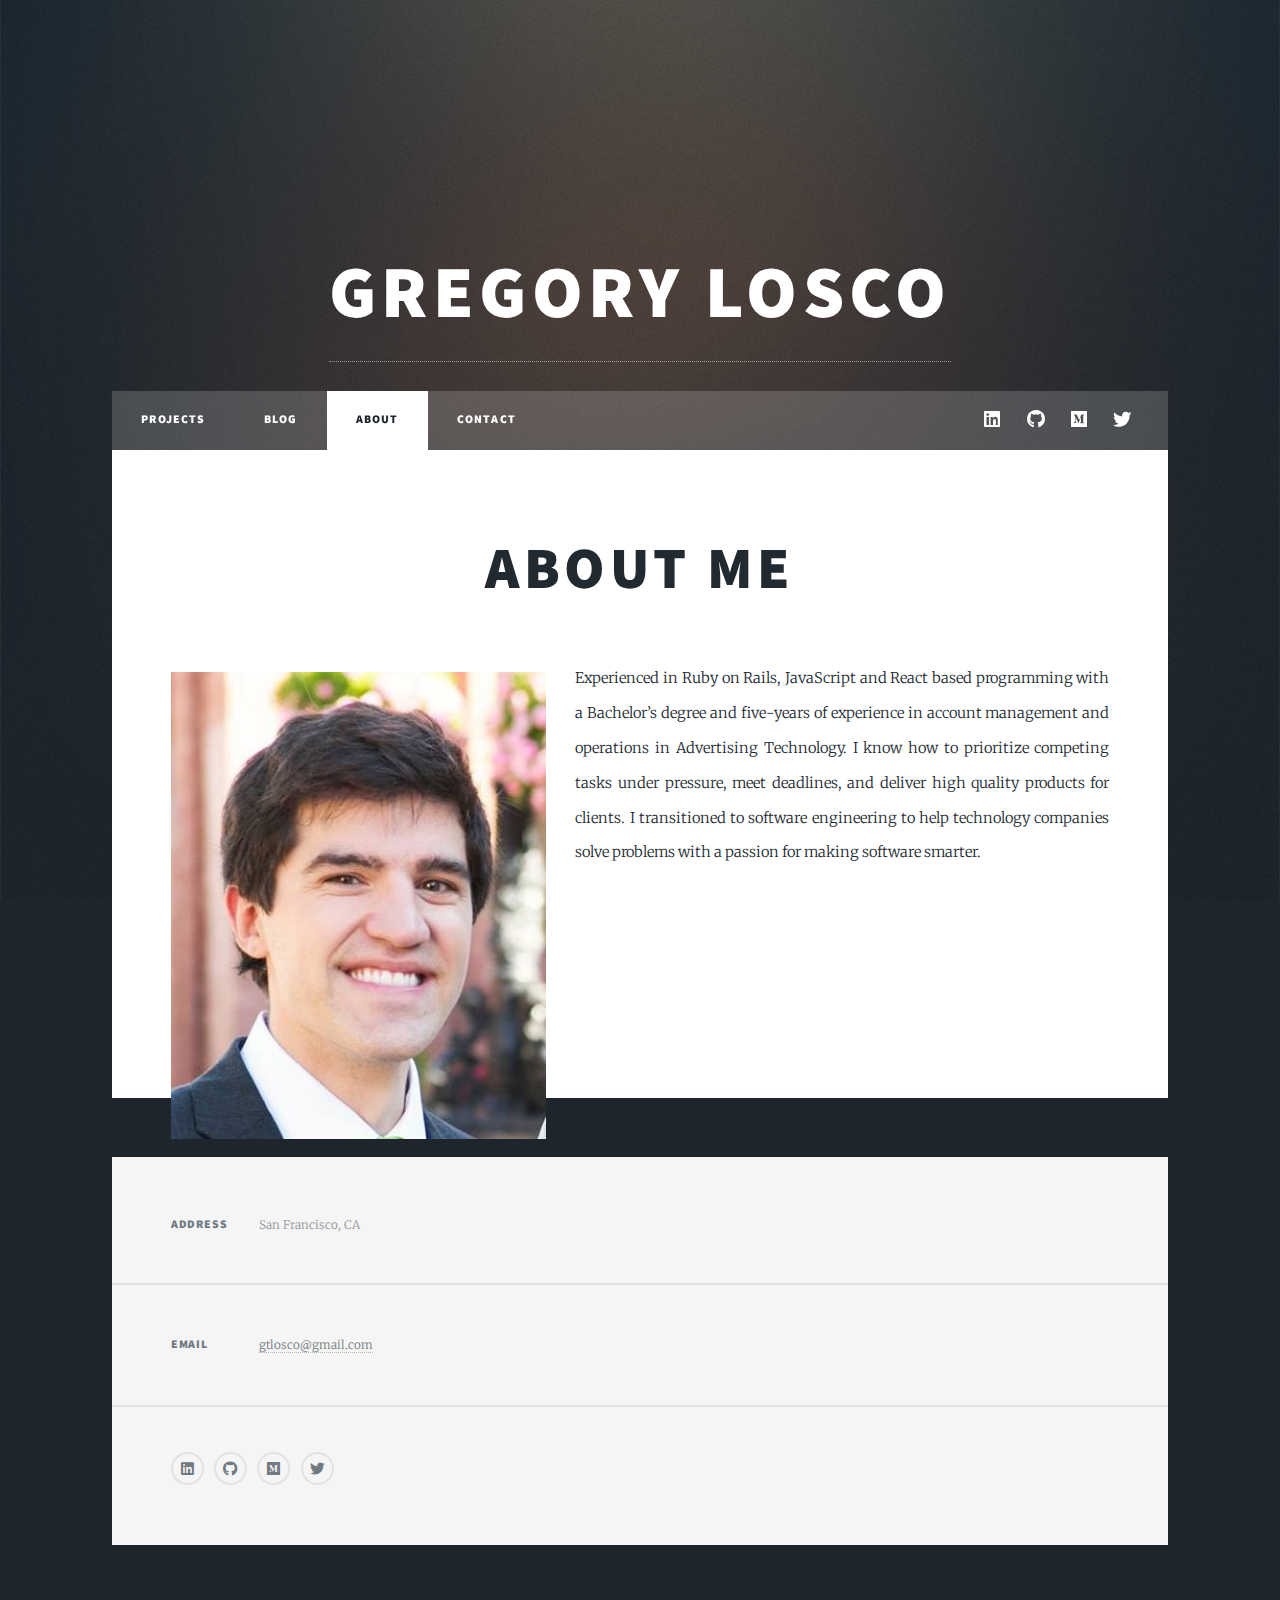
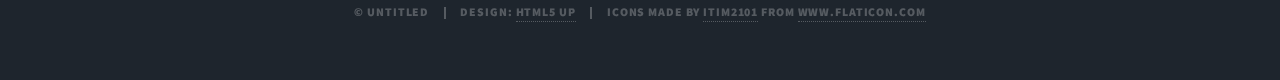
==== commit 9b19d3b1: "about section updated" ====
--- a/about.html
+++ b/about.html
@@ -36,7 +36,7 @@
 							<li><a href="contact.html">Contact</a></li>
 						</ul>
 						<ul class="icons">
-							<li><a target="_blank" href="https://www.linkedin.com/in/gtlosco/" class="icon brands fa-linkedin"><span class="label">LinkedIn</span></a></li>
+							<li><a target="_blank" href="https://www.linkedin.com/in/greglosco/" class="icon brands fa-linkedin"><span class="label">LinkedIn</span></a></li>
 							<li><a target="_blank" href="https://github.com/greglosco" class="icon brands fa-github"><span class="label">GitHub</span></a></li>
 							<li><a target="_blank" href="https://medium.com/@gtlosco" class="icon brands fa-medium"><span class="label">Medium</span></a></li>
 							<li><a target="_blank" href="https://twitter.com/greglosco" class="icon brands fa-twitter"><span class="label">Twitter</span></a></li>
@@ -55,7 +55,13 @@
 								<!-- Text stuff -->
 								<section>
 									<span class="image left"><img style='max-height: 100%; width: 100%; object-fit: cover;' src="images/headshot.jpg" alt="" /></span>
-									<p>Experienced in Ruby on Rails, JavaScript and React based programming with five-years of experience in account management and operations at an AdTech company. With a background in advertising, I know how to prioritize competing tasks under pressure, meet deadlines, and deliver a quality product for the client. I transitioned to software engineering to help tech companies solve problems with a passion for making software smarter.
+									<p>
+									Experienced in Ruby on Rails, JavaScript and React based programming 
+									with a Bachelor’s degree and five-years of experience in account management 
+									and operations in Advertising Technology. I know how to prioritize competing 
+									tasks under pressure, meet deadlines, and deliver high quality products for clients. 
+									I transitioned to software engineering to help technology companies solve problems 
+									with a passion for making software smarter.
 									</p>
 								</section>
 								<br/><br/><br/><br/>
@@ -101,7 +107,7 @@
 												</section>
 												<section>
 													<ul class="icons alt">
-														<li><a target="_blank" href="https://www.linkedin.com/in/gtlosco/" class="icon brands alt fa-linkedin"><span class="label">LinkedIn</span></a></li>
+														<li><a target="_blank" href="https://www.linkedin.com/in/greglosco/" class="icon brands alt fa-linkedin"><span class="label">LinkedIn</span></a></li>
 														<li><a target="_blank" href="https://github.com/greglosco" class="icon brands alt fa-github"><span class="label">GitHub</span></a></li>
 														<li><a target="_blank" href="https://medium.com/@gtlosco" class="icon brands alt fa-medium"><span class="label">Medium</span></a></li>
 														<li><a target="_blank" href="https://twitter.com/greglosco" class="icon brands alt fa-twitter"><span class="label">Twitter</span></a></li>
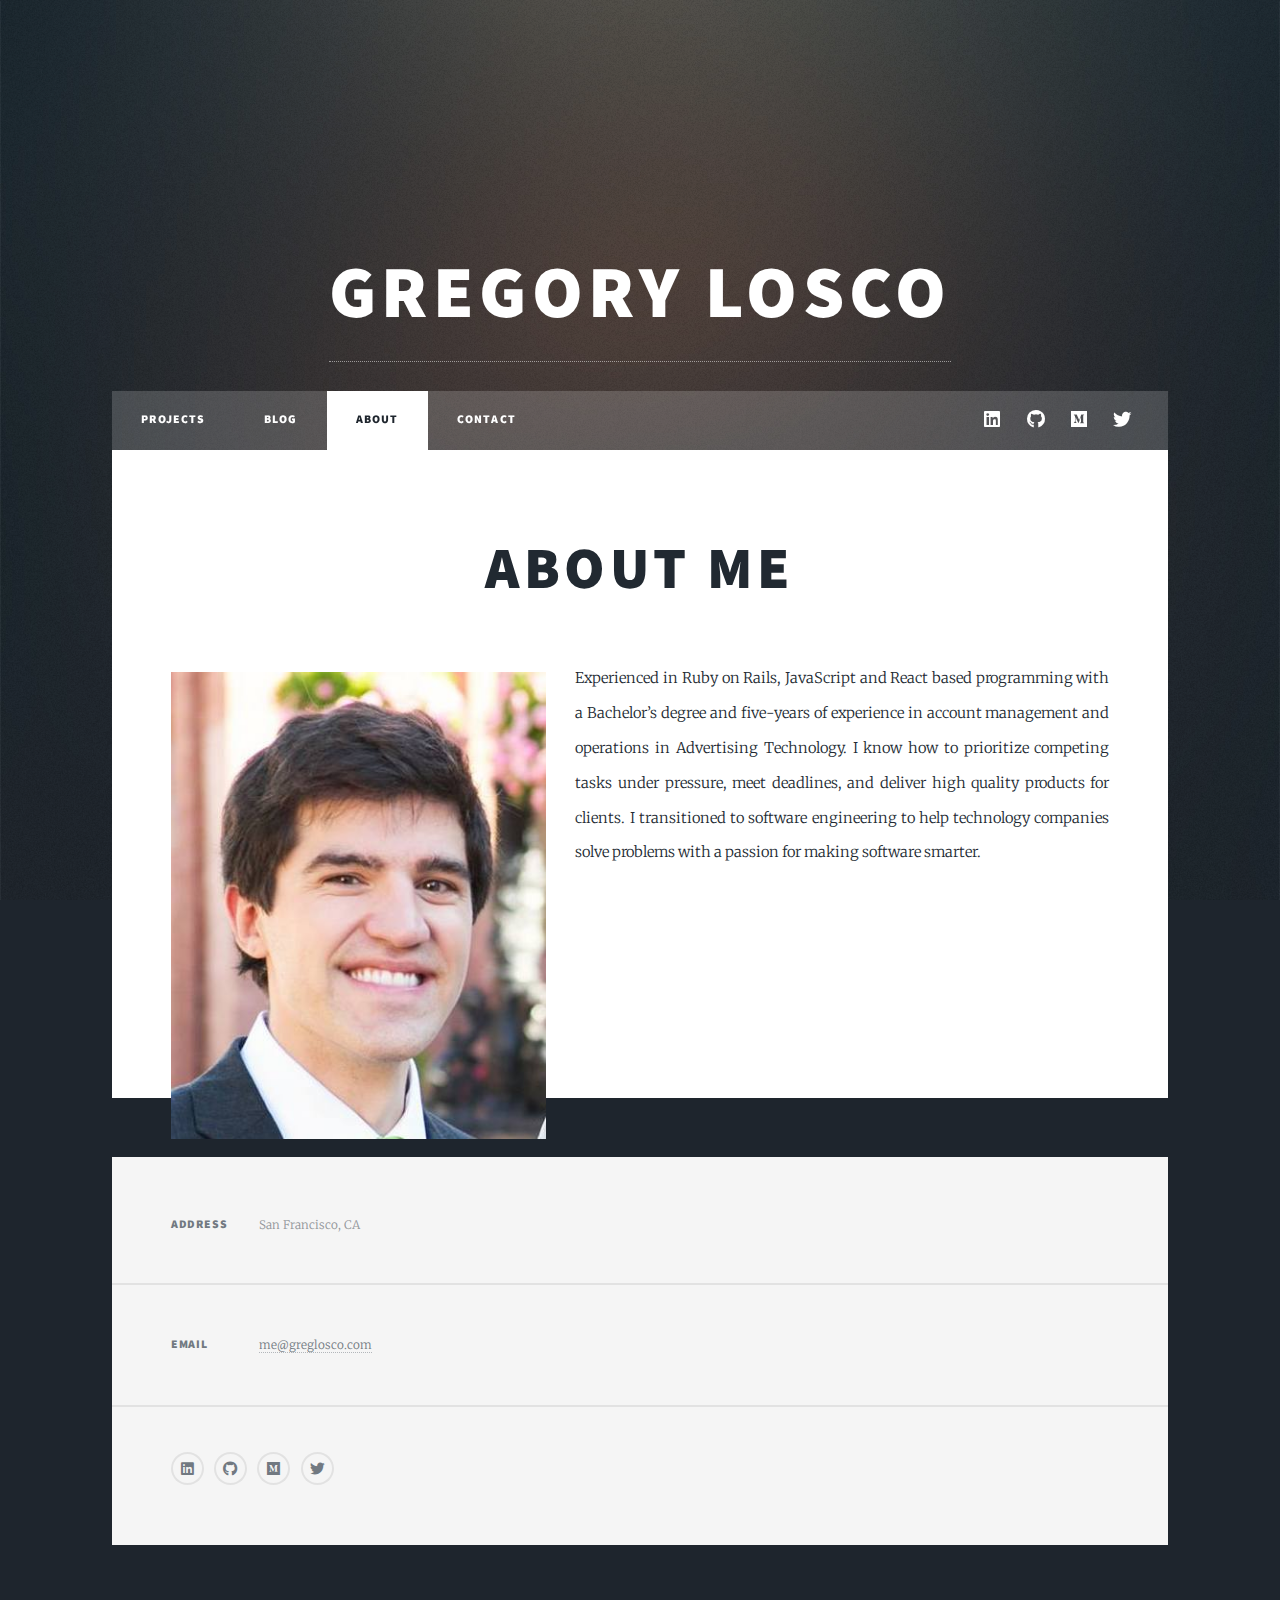
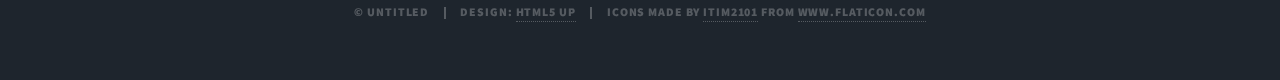
==== commit 97835c59: "updated email address site-wide" ====
--- a/about.html
+++ b/about.html
@@ -103,7 +103,7 @@
 												</section> -->
 												<section> 
 													<h3>Email</h3>
-													<p><a href="#">gtlosco@gmail.com</a></p>
+													<p><a href="mailto:me@greglosco.com">me@greglosco.com</a></p>
 												</section>
 												<section>
 													<ul class="icons alt">
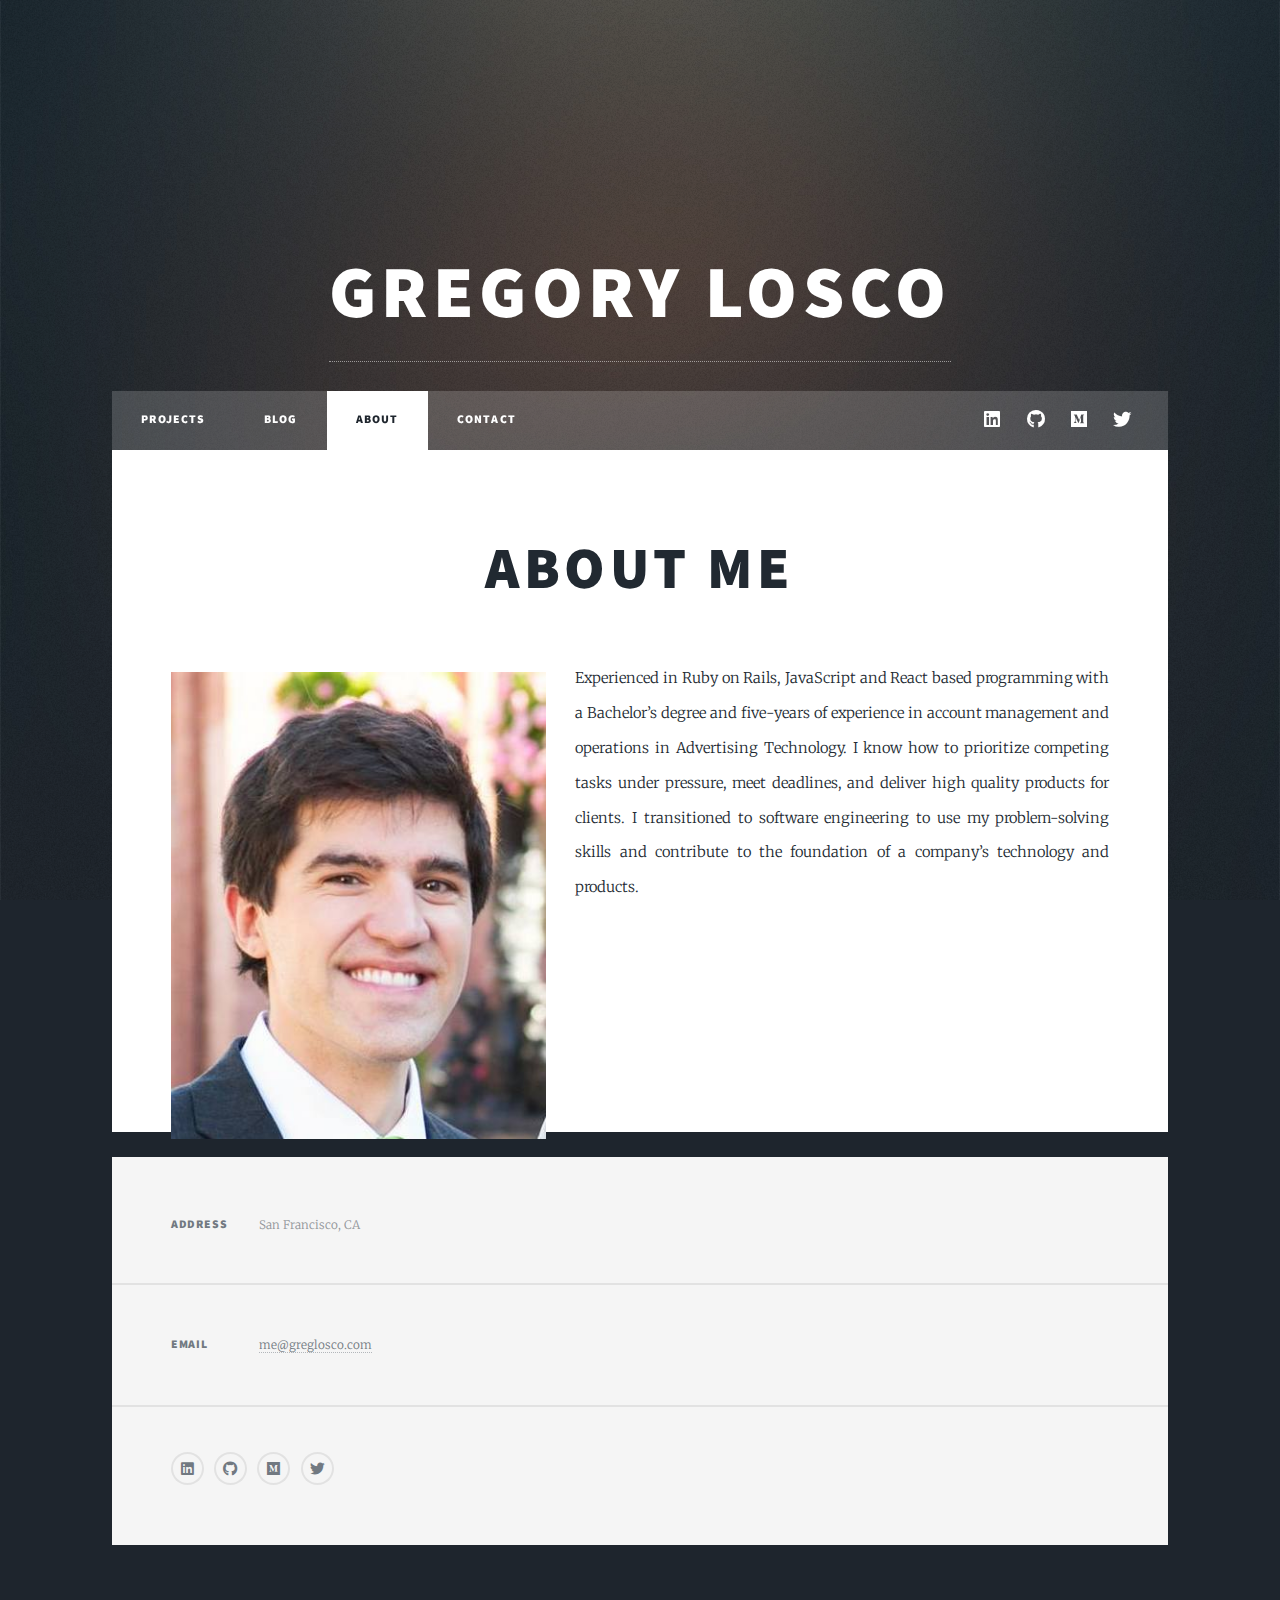
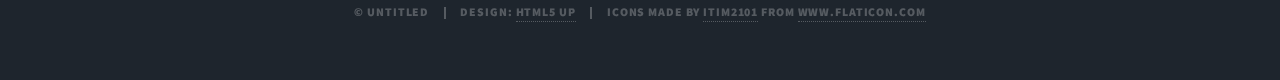
==== commit 33a09a13: "updated about bio" ====
--- a/about.html
+++ b/about.html
@@ -56,12 +56,11 @@
 								<section>
 									<span class="image left"><img style='max-height: 100%; width: 100%; object-fit: cover;' src="images/headshot.jpg" alt="" /></span>
 									<p>
-									Experienced in Ruby on Rails, JavaScript and React based programming 
-									with a Bachelor’s degree and five-years of experience in account management 
-									and operations in Advertising Technology. I know how to prioritize competing 
-									tasks under pressure, meet deadlines, and deliver high quality products for clients. 
-									I transitioned to software engineering to help technology companies solve problems 
-									with a passion for making software smarter.
+										Experienced in Ruby on Rails, JavaScript and React based programming with a Bachelor’s degree and 
+										five-years of experience in account management and operations in Advertising Technology. I know how 
+										to prioritize competing tasks under pressure, meet deadlines, and deliver high quality products for 
+										clients. I transitioned to software engineering to use my problem-solving skills and contribute to 
+										the foundation of a company’s technology and products.
 									</p>
 								</section>
 								<br/><br/><br/><br/>
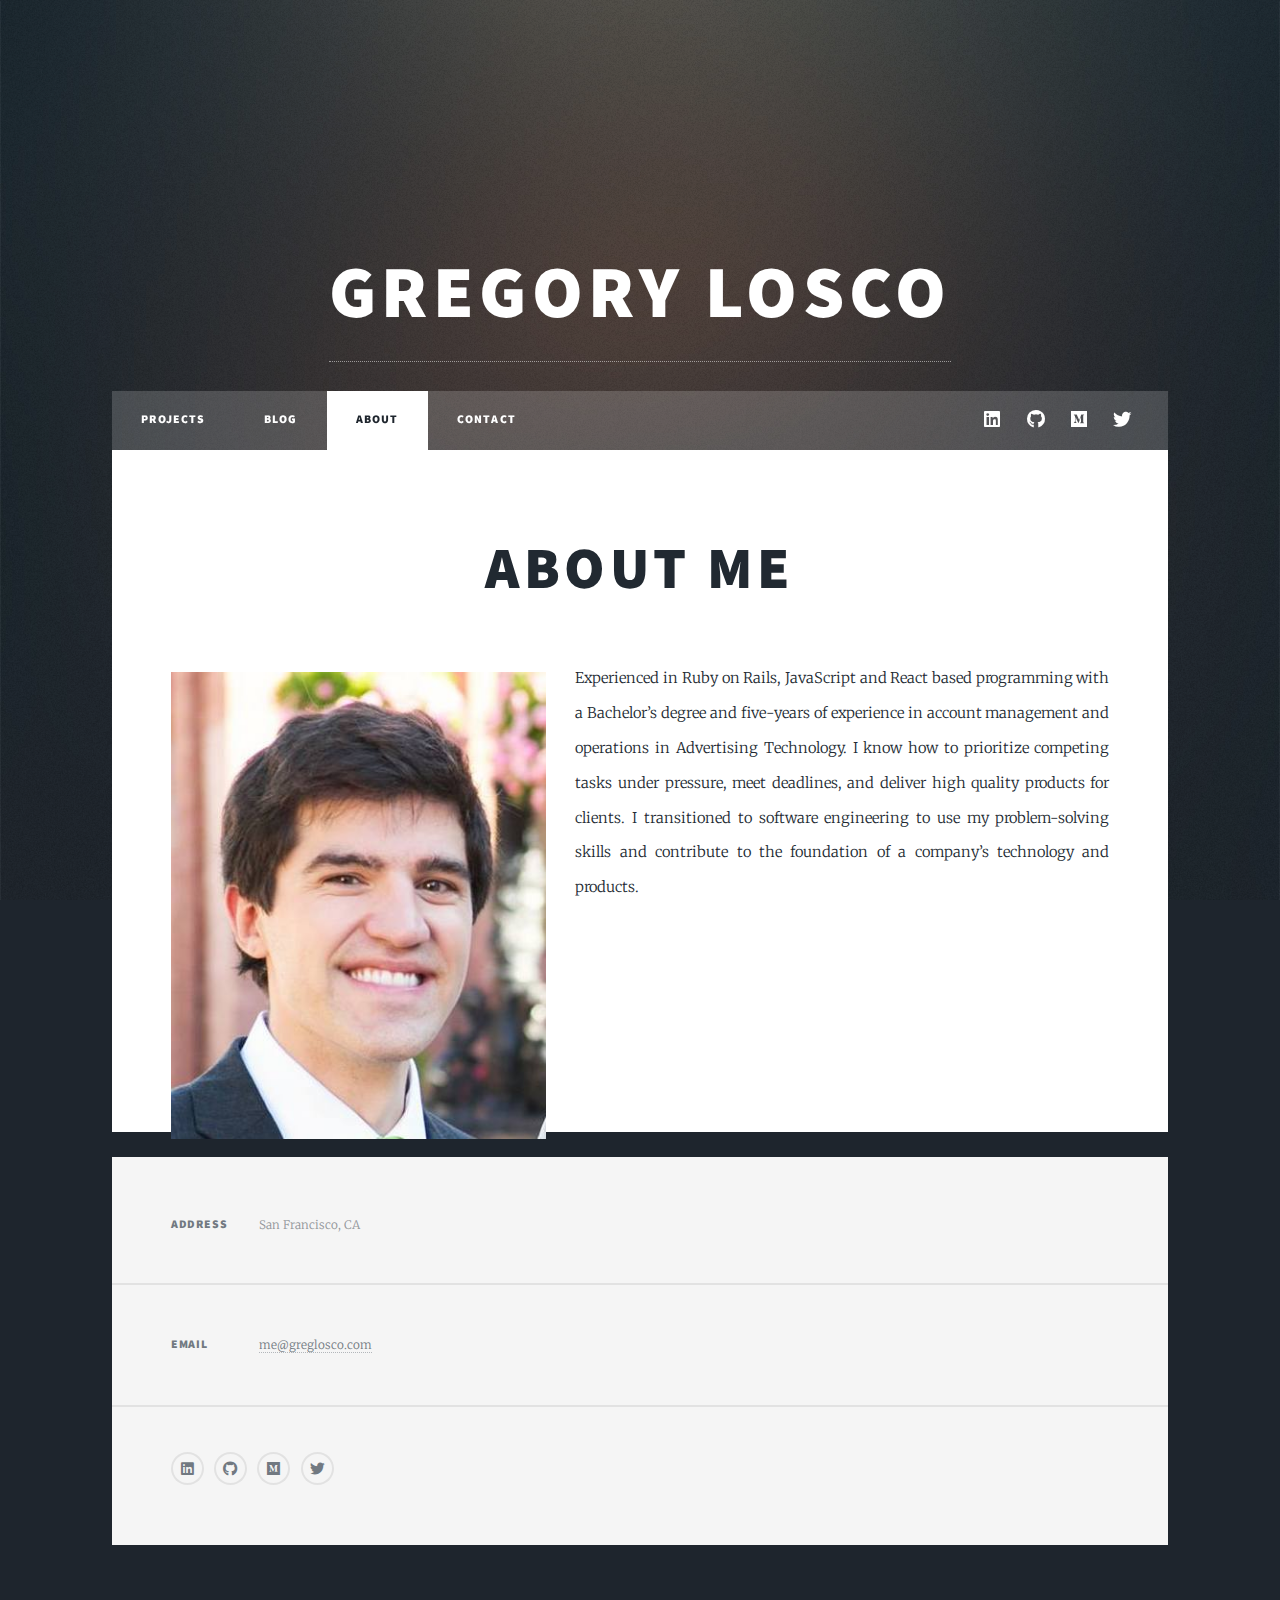
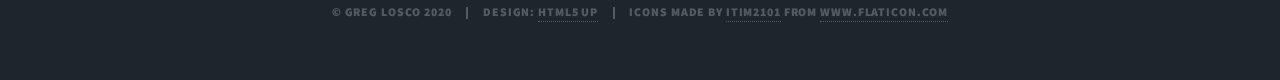
==== commit 798e8920: "added name to copywright" ====
--- a/about.html
+++ b/about.html
@@ -117,7 +117,7 @@
 					
 									<!-- Copyright -->
 										<div id="copyright">
-											<ul><li>&copy; Untitled</li><li>Design: <a target="_blank" href="https://html5up.net">HTML5 UP</a></li><li>Icons made by <a target="_blank" href="https://www.flaticon.com/authors/itim2101" title="itim2101">itim2101</a> from <a target="_blank" href="https://www.flaticon.com/" title="Flaticon"> www.flaticon.com</a></li></ul>
+											<ul><li>&copy; Greg Losco 2020</li><li>Design: <a target="_blank" href="https://html5up.net">HTML5 UP</a></li><li>Icons made by <a target="_blank" href="https://www.flaticon.com/authors/itim2101" title="itim2101">itim2101</a> from <a target="_blank" href="https://www.flaticon.com/" title="Flaticon"> www.flaticon.com</a></li></ul>
 										</div>
 					
 								</div>
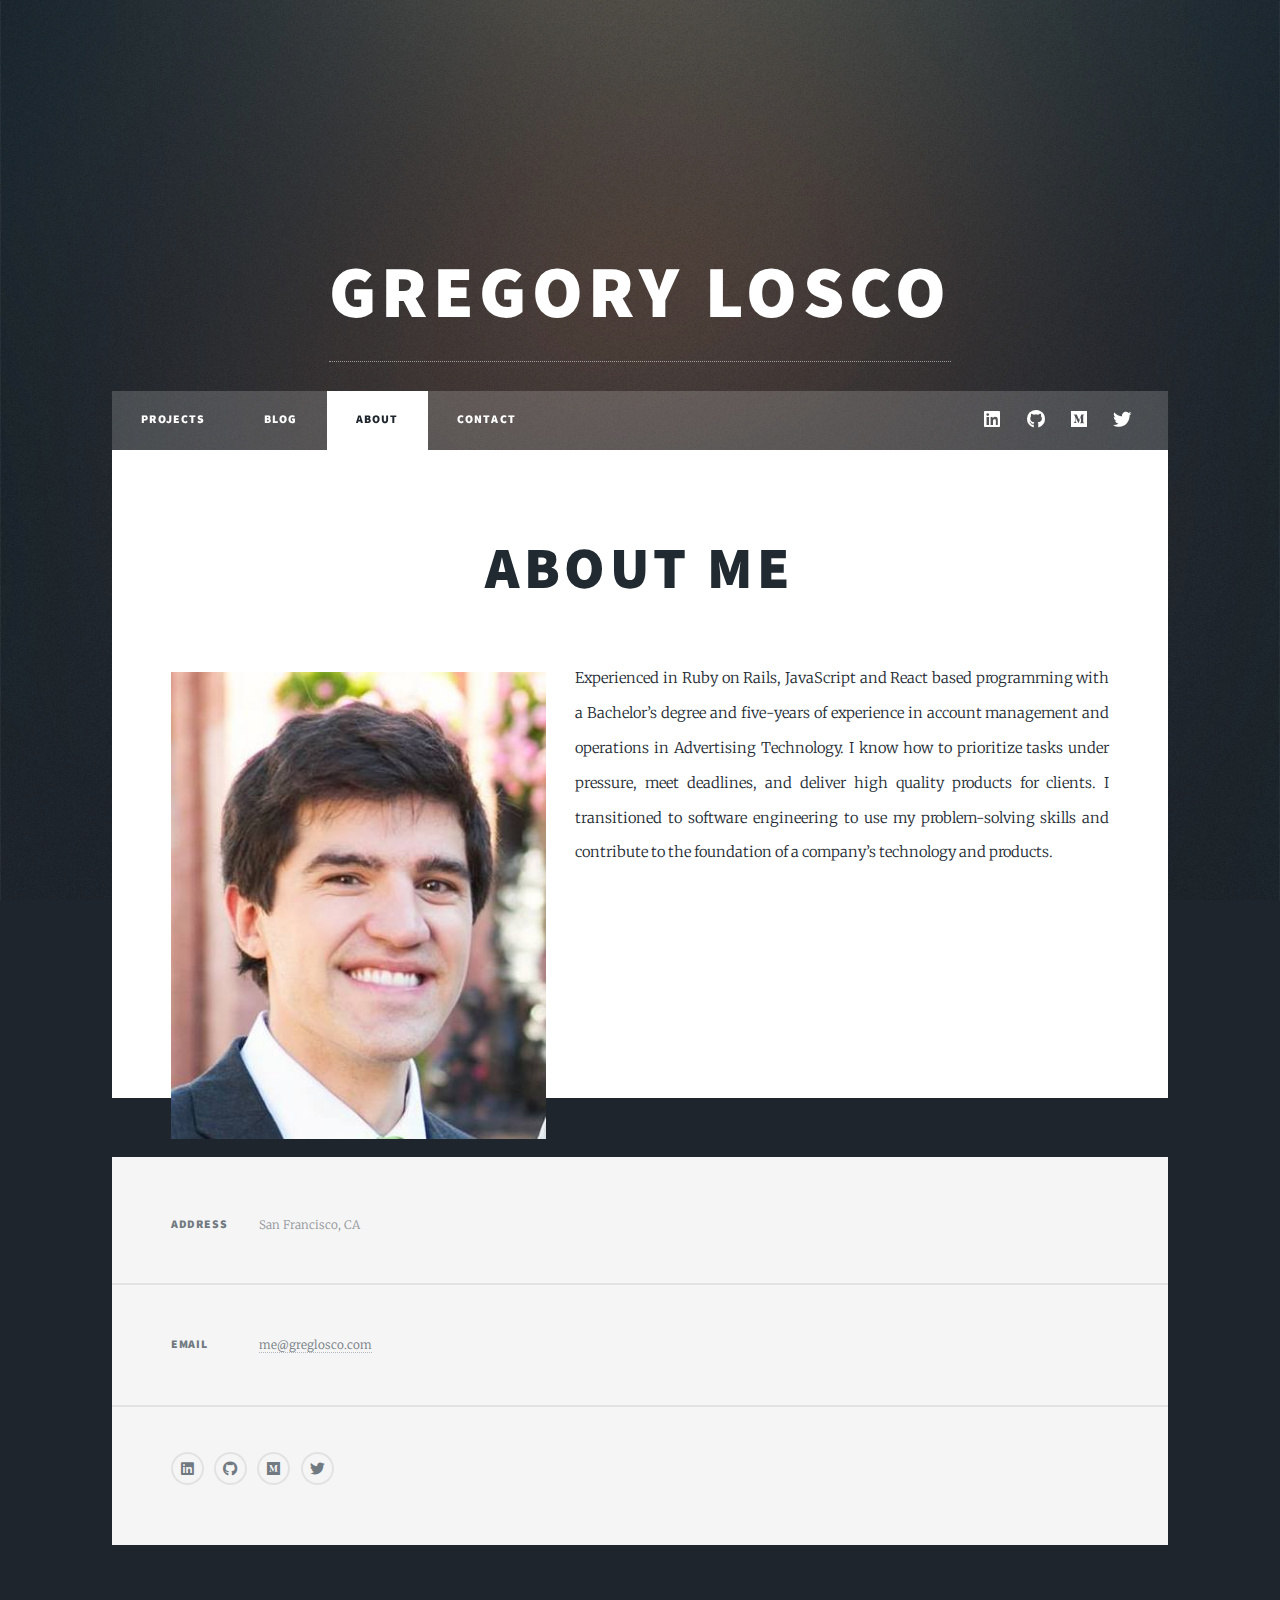
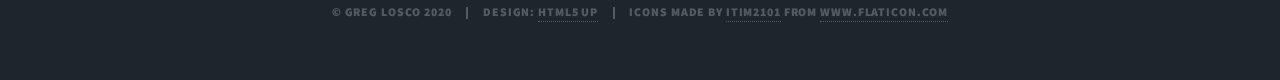
==== commit a37f1a60: "edited bio" ====
--- a/about.html
+++ b/about.html
@@ -58,7 +58,7 @@
 									<p>
 										Experienced in Ruby on Rails, JavaScript and React based programming with a Bachelor’s degree and 
 										five-years of experience in account management and operations in Advertising Technology. I know how 
-										to prioritize competing tasks under pressure, meet deadlines, and deliver high quality products for 
+										to prioritize tasks under pressure, meet deadlines, and deliver high quality products for 
 										clients. I transitioned to software engineering to use my problem-solving skills and contribute to 
 										the foundation of a company’s technology and products.
 									</p>
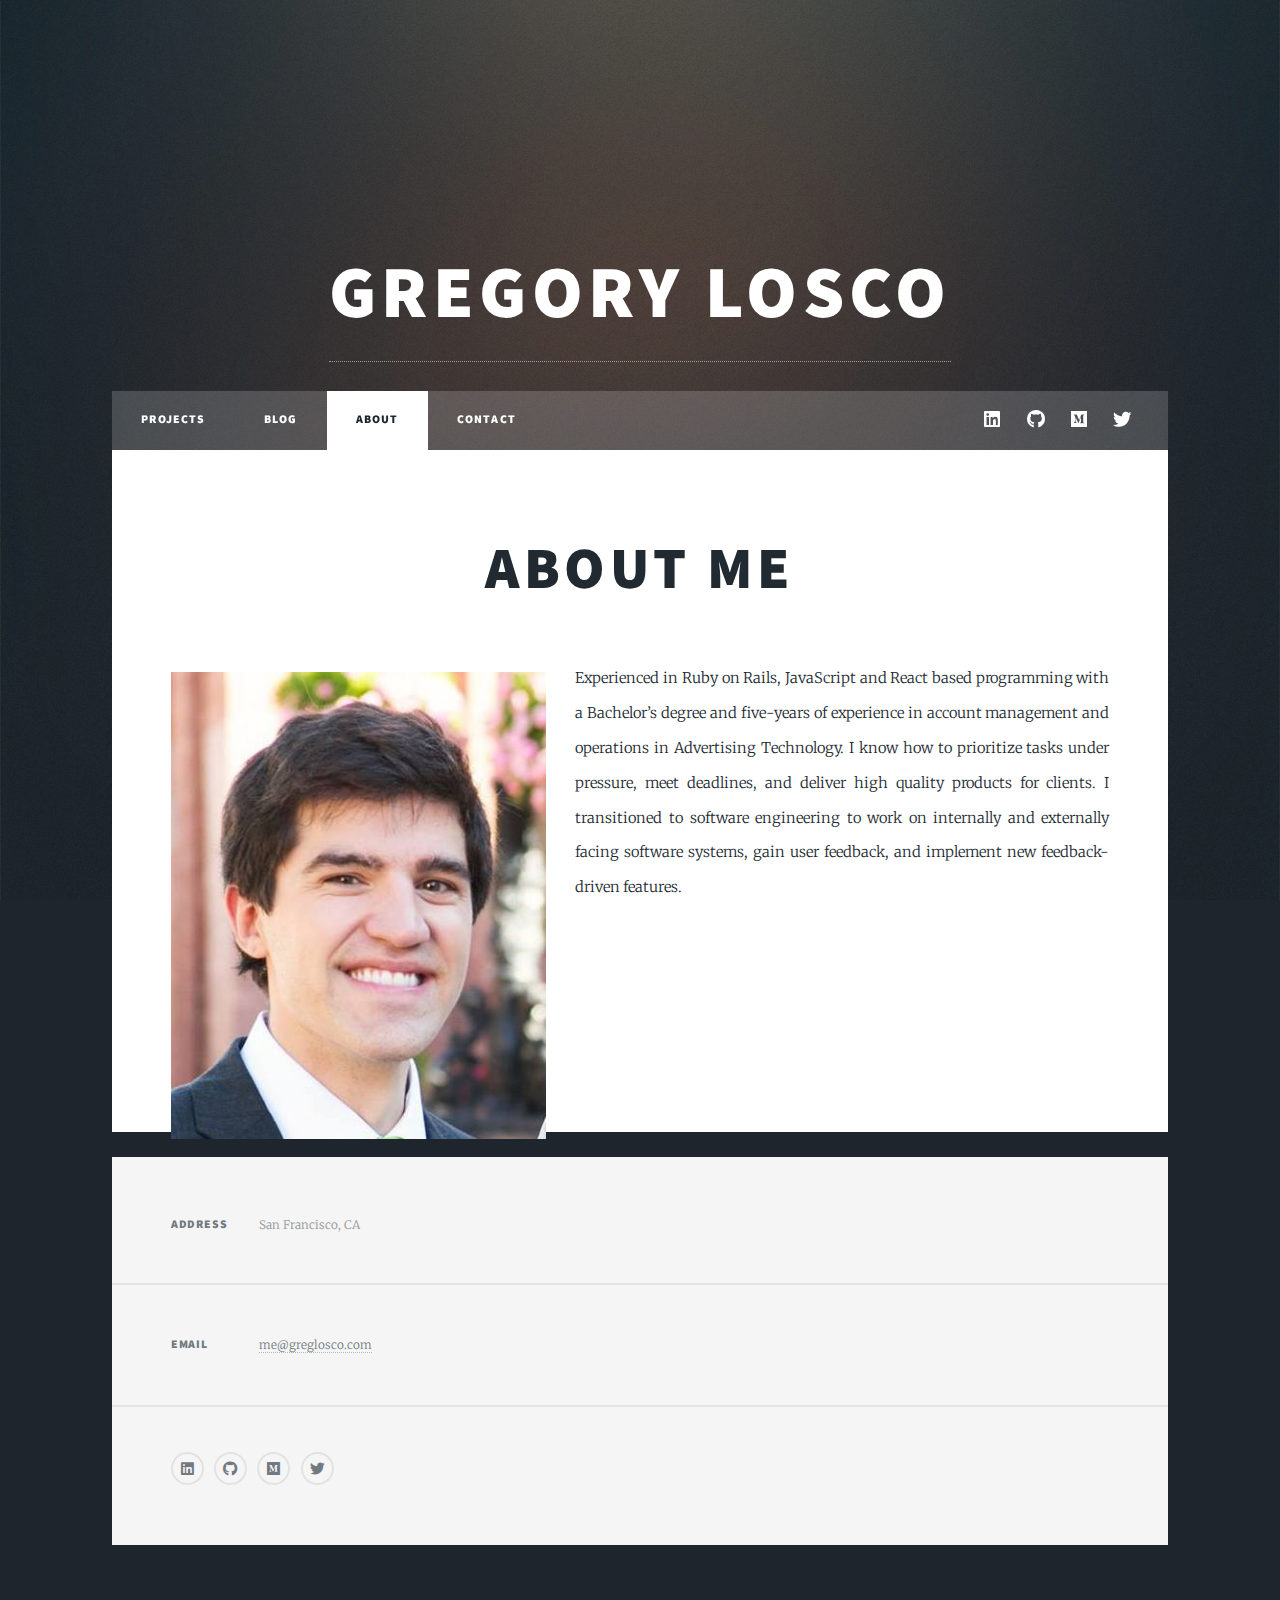
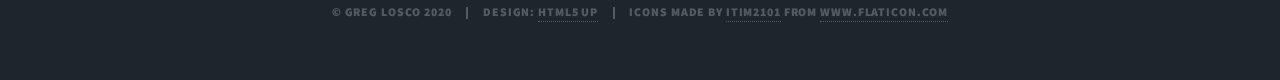
==== commit 192ceee0: "revised about section" ====
--- a/about.html
+++ b/about.html
@@ -59,8 +59,8 @@
 										Experienced in Ruby on Rails, JavaScript and React based programming with a Bachelor’s degree and 
 										five-years of experience in account management and operations in Advertising Technology. I know how 
 										to prioritize tasks under pressure, meet deadlines, and deliver high quality products for 
-										clients. I transitioned to software engineering to use my problem-solving skills and contribute to 
-										the foundation of a company’s technology and products.
+										clients. I transitioned to software engineering to work on internally and externally facing 
+										software systems, gain user feedback, and implement new feedback-driven features.
 									</p>
 								</section>
 								<br/><br/><br/><br/>
